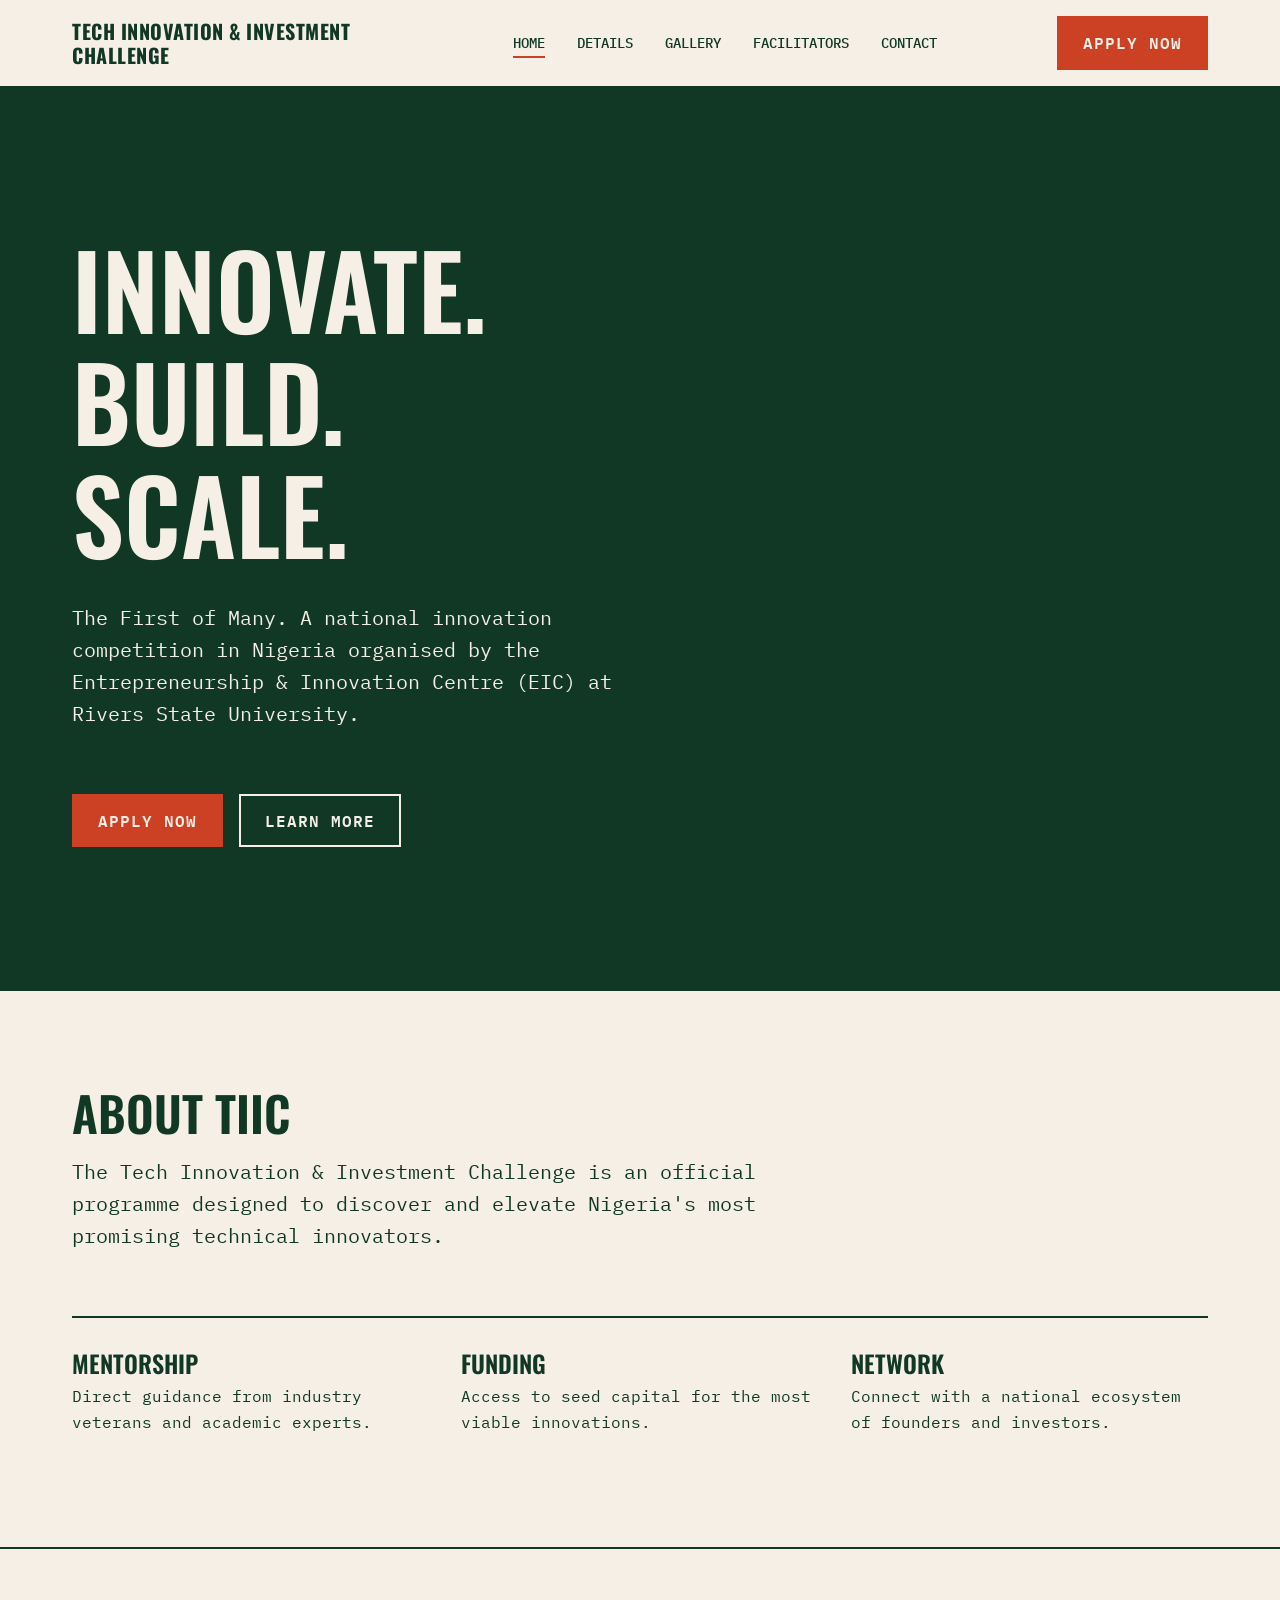
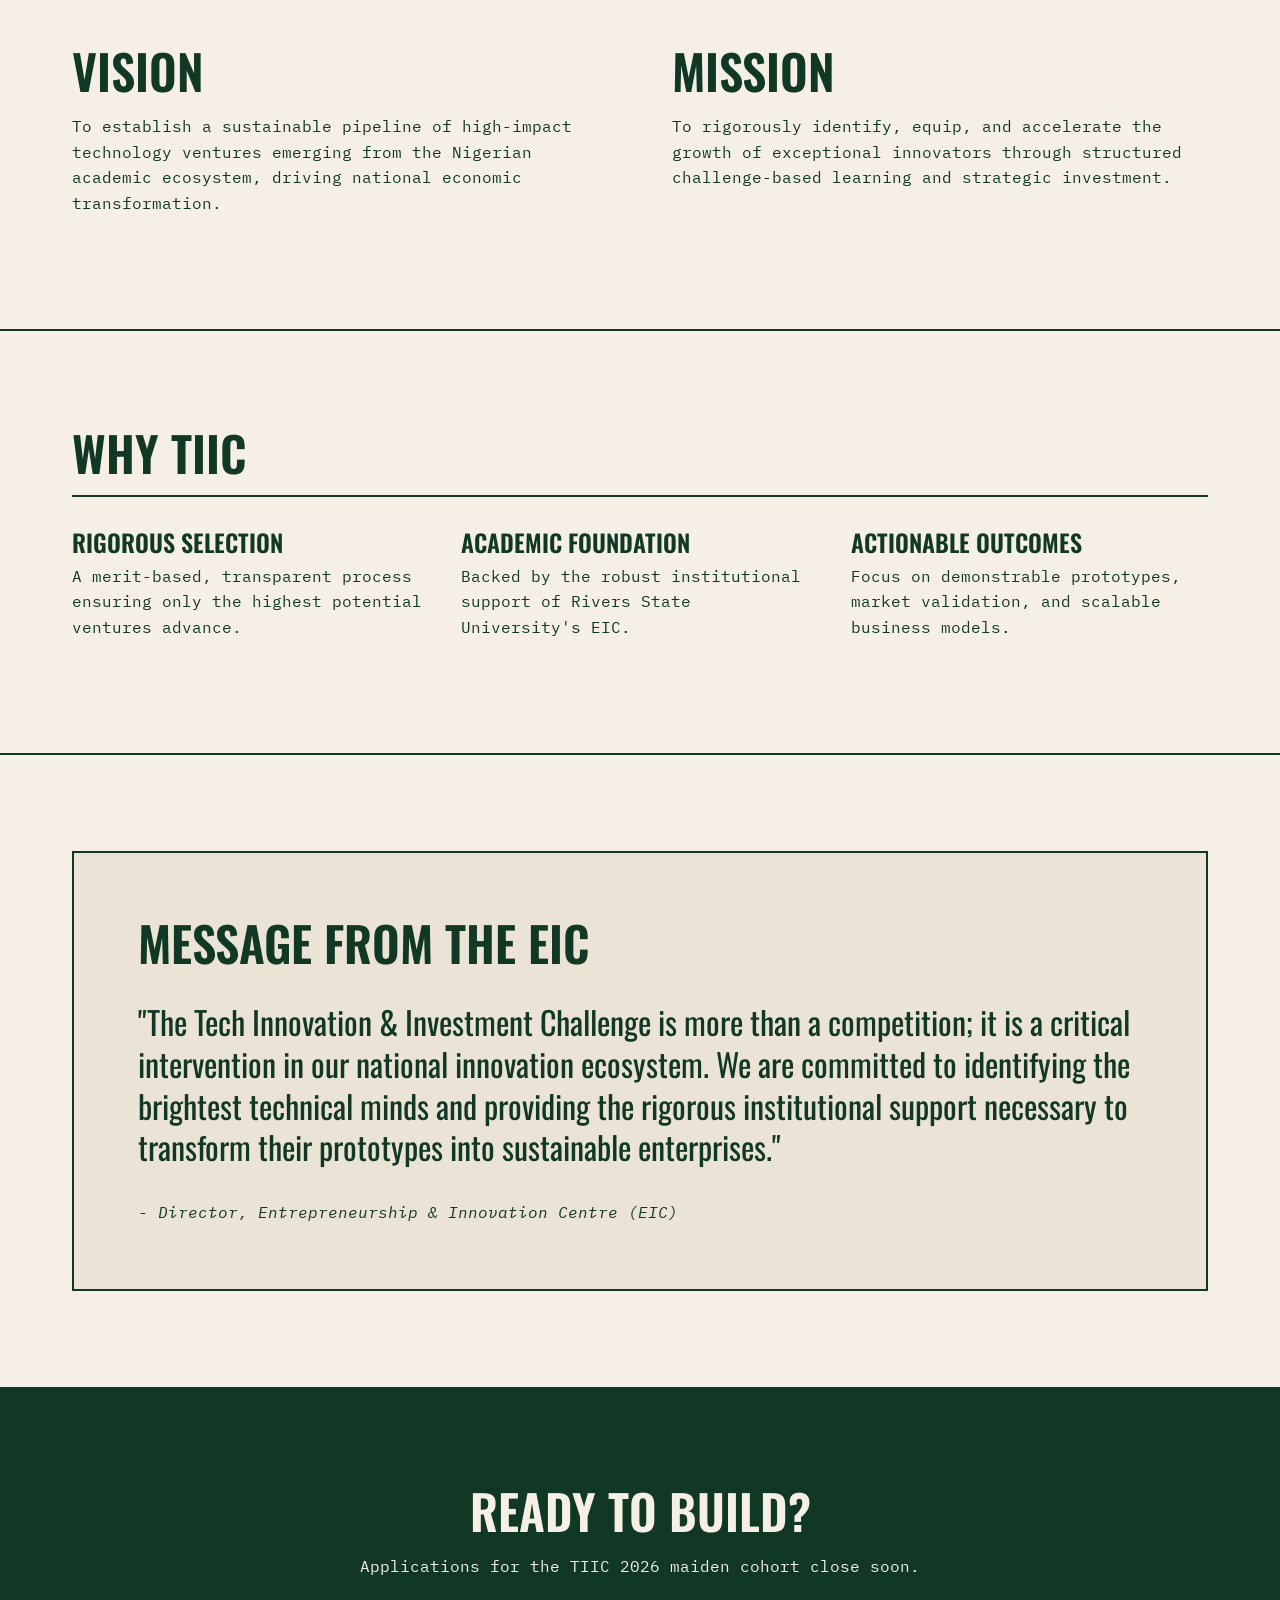
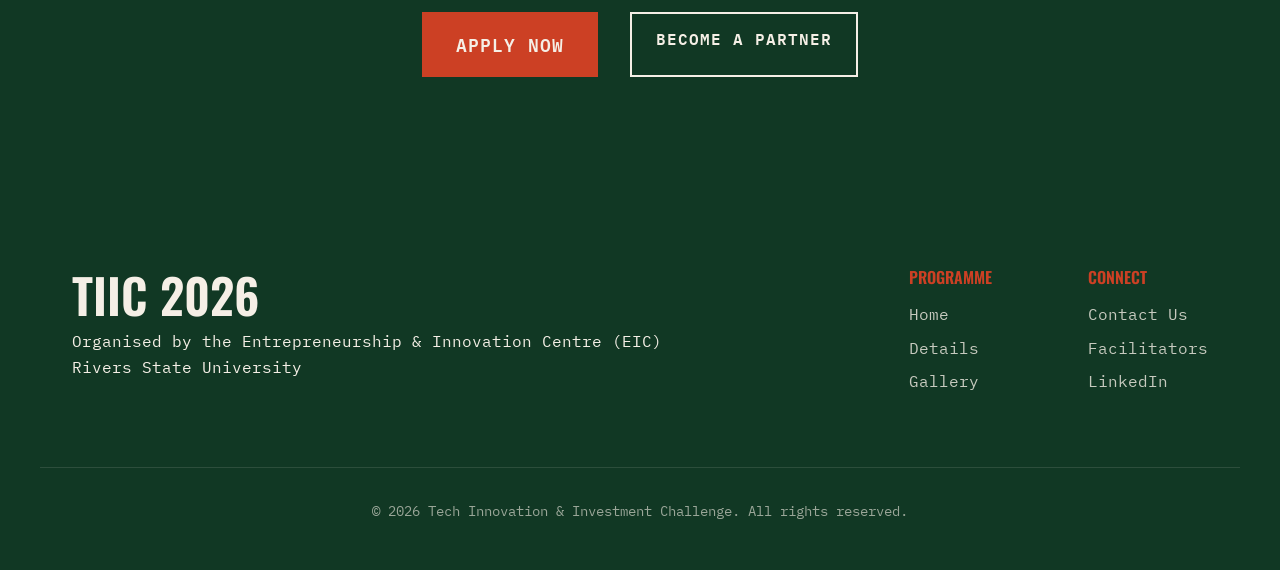
==== index.html @ ac6bfbfc "Initial commit" ====
<!DOCTYPE html>
<html lang="en">
<head>
    <meta charset="UTF-8">
    <meta name="viewport" content="width=device-width, initial-scale=1.0">
    <title>TIIC 2026 - Tech Innovation & Investment Challenge</title>
    <!-- Google Fonts -->
    <link rel="preconnect" href="https://fonts.googleapis.com">
    <link rel="preconnect" href="https://fonts.gstatic.com" crossorigin>
    <!-- Using Oswald for the bold/grotesque display face and IBM Plex Mono for utility/numbers -->
    <link href="https://fonts.googleapis.com/css2?family=IBM+Plex+Mono:wght@400;500;600&family=Oswald:wght@400;600;700&display=swap" rel="stylesheet">
    <link rel="stylesheet" href="style.css">
</head>
<body>
    <header class="site-header">
        <div class="container header-container">
            <div class="logo">
                <a href="index.html">
                    <span class="logo-abbr">TIIC</span>
                    <span class="logo-full">Tech Innovation &amp; Investment Challenge</span>
                </a>
            </div>
            <nav class="main-nav">
                <ul>
                    <li><a href="index.html" class="nav-active">Home</a></li>
                    <li><a href="details.html">Details</a></li>
                    <li><a href="gallery.html">Gallery</a></li>
                    <li><a href="facilitators.html">Facilitators</a></li>
                    <li><a href="contact.html">Contact</a></li>
                </ul>
            </nav>
            <a href="apply.html" class="btn btn-primary cta-apply">Apply Now</a>
        </div>
    </header>

    <main>
        <section class="hero">
            <div class="container hero-container">
                <h2 class="hero-title">Innovate.<br>Build.<br>Scale.</h2>
                <p class="hero-subtitle">The First of Many. A national innovation competition in Nigeria organised by the Entrepreneurship & Innovation Centre (EIC) at Rivers State University.</p>
                <div class="hero-actions">
                    <a href="apply.html" class="btn btn-primary">Apply Now</a>
                    <a href="details.html" class="btn btn-secondary">Learn More</a>
                </div>
            </div>
        </section>

        <section id="about" class="about-section">
            <div class="container">
                <div class="section-header">
                    <h2>About TIIC</h2>
                    <p class="section-lead">The Tech Innovation & Investment Challenge is an official programme designed to discover and elevate Nigeria's most promising technical innovators.</p>
                </div>
                <div class="benefits-grid">
                    <div class="benefit-card">
                        <h3>Mentorship</h3>
                        <p>Direct guidance from industry veterans and academic experts.</p>
                    </div>
                    <div class="benefit-card">
                        <h3>Funding</h3>
                        <p>Access to seed capital for the most viable innovations.</p>
                    </div>
                    <div class="benefit-card">
                        <h3>Network</h3>
                        <p>Connect with a national ecosystem of founders and investors.</p>
                    </div>
                </div>
            </div>
        </section>

        <section id="vision-mission" class="vision-mission-section">
            <div class="container">
                <div class="vm-grid">
                    <div class="vision">
                        <h2>Vision</h2>
                        <p>To establish a sustainable pipeline of high-impact technology ventures emerging from the Nigerian academic ecosystem, driving national economic transformation.</p>
                    </div>
                    <div class="mission">
                        <h2>Mission</h2>
                        <p>To rigorously identify, equip, and accelerate the growth of exceptional innovators through structured challenge-based learning and strategic investment.</p>
                    </div>
                </div>
            </div>
        </section>

        <section id="pillars" class="pillars-section">
            <div class="container">
                <h2>Why TIIC</h2>
                <div class="pillars-list">
                    <div class="pillar">
                        <h3>Rigorous Selection</h3>
                        <p>A merit-based, transparent process ensuring only the highest potential ventures advance.</p>
                    </div>
                    <div class="pillar">
                        <h3>Academic Foundation</h3>
                        <p>Backed by the robust institutional support of Rivers State University's EIC.</p>
                    </div>
                    <div class="pillar">
                        <h3>Actionable Outcomes</h3>
                        <p>Focus on demonstrable prototypes, market validation, and scalable business models.</p>
                    </div>
                </div>
            </div>
        </section>



        <section id="message" class="message-section">
            <div class="container">
                <div class="message-box">
                    <h2>Message from the EIC</h2>
                    <blockquote class="eic-quote">
                        "The Tech Innovation & Investment Challenge is more than a competition; it is a critical intervention in our national innovation ecosystem. We are committed to identifying the brightest technical minds and providing the rigorous institutional support necessary to transform their prototypes into sustainable enterprises."
                    </blockquote>
                    <cite>- Director, Entrepreneurship & Innovation Centre (EIC)</cite>
                </div>
            </div>
        </section>

        <section id="apply" class="final-cta-section">
            <div class="container text-center">
                <h2>Ready to Build?</h2>
                <p>Applications for the TIIC 2026 maiden cohort close soon.</p>
                <div class="cta-group">
                    <a href="apply.html" class="btn btn-primary btn-large">Apply Now</a>
                    <a href="contact.html" class="btn btn-outline">Become a Partner</a>
                </div>
            </div>
        </section>
    </main>

    <footer class="site-footer">
        <div class="container footer-container">
            <div class="footer-info">
                <h2>TIIC 2026</h2>
                <p>Organised by the Entrepreneurship & Innovation Centre (EIC)<br>Rivers State University</p>
            </div>
            <div class="footer-links">
                <div class="link-group">
                    <h4>Programme</h4>
                    <ul>
                        <li><a href="index.html">Home</a></li>
                        <li><a href="details.html">Details</a></li>
                        <li><a href="gallery.html">Gallery</a></li>
                    </ul>
                </div>
                <div class="link-group">
                    <h4>Connect</h4>
                    <ul>
                        <li><a href="contact.html">Contact Us</a></li>
                        <li><a href="facilitators.html">Facilitators</a></li>
                        <li><a href="#">LinkedIn</a></li>
                    </ul>
                </div>
            </div>
        </div>
        <div class="container footer-bottom">
            <p>&copy; 2026 Tech Innovation & Investment Challenge. All rights reserved.</p>
        </div>
    </footer>
    <script src="main.js"></script>
</body>
</html>
---- style.css ----
/* 
    TIIC 2026 - Stylesheet 
    Design Constraints: 
    - No navy/gold
    - No dotted pathways
    - No numbered circles for stages
    - No space grotesk / inter
    - No glassmorphism/gradient blobs
    - Fonts: Oswald (Display), IBM Plex Mono (Utility)
    - Colors: Deep green (Ink), Warm paper background, Red-Orange Accent
*/

:root {
    --bg-paper: #F5EFE6;
    --ink-dark: #113824;
    --ink-light: #2A5A41;
    --accent: #CC4024;
    --accent-hover: #A63018;
    
    --font-display: 'Oswald', sans-serif;
    --font-mono: 'IBM Plex Mono', monospace;
    --font-body: 'IBM Plex Mono', monospace;
    
    --spacing-sm: 1rem;
    --spacing-md: 2rem;
    --spacing-lg: 4rem;
    --spacing-xl: 6rem;
}

* {
    margin: 0;
    padding: 0;
    box-sizing: border-box;
}

body {
    background-color: var(--bg-paper);
    color: var(--ink-dark);
    font-family: var(--font-body);
    line-height: 1.6;
    font-size: 16px;
    -webkit-font-smoothing: antialiased;
}

h1, h2, h3, h4, h5, h6 {
    font-family: var(--font-display);
    text-transform: uppercase;
    line-height: 1.1;
    margin-bottom: var(--spacing-sm);
    font-weight: 600;
}

p {
    margin-bottom: var(--spacing-sm);
}

a {
    color: var(--ink-dark);
    text-decoration: none;
    transition: color 0.2s;
}

a:hover {
    color: var(--accent);
}

ul {
    list-style: none;
}

/* Layout */
.container {
    max-width: 1200px;
    margin: 0 auto;
    padding: 0 var(--spacing-md);
}

section {
    padding: var(--spacing-xl) 0;
    border-bottom: 2px solid var(--ink-dark);
}

section:last-of-type {
    border-bottom: none;
}

/* Buttons */
.btn {
    display: inline-block;
    font-family: var(--font-mono);
    font-weight: 600;
    padding: 0.75rem 1.5rem;
    text-transform: uppercase;
    letter-spacing: 1px;
    border: 2px solid var(--ink-dark);
    cursor: pointer;
    transition: all 0.2s;
}

.btn-primary {
    background-color: var(--accent);
    color: var(--bg-paper);
    border-color: var(--accent);
}

.btn-primary:hover {
    background-color: var(--accent-hover);
    color: var(--bg-paper);
    border-color: var(--accent-hover);
}

.btn-secondary {
    background-color: transparent;
    color: var(--ink-dark);
}

.btn-secondary:hover {
    background-color: var(--ink-dark);
    color: var(--bg-paper);
}

.btn-outline {
    background-color: transparent;
    color: var(--ink-dark);
}

.btn-outline:hover {
    background-color: var(--ink-dark);
    color: var(--bg-paper);
}

.btn-large {
    padding: 1rem 2rem;
    font-size: 1.125rem;
}

/* Header */
.site-header {
    border-bottom: 2px solid var(--ink-dark);
    padding: var(--spacing-sm) 0;
    position: sticky;
    top: 0;
    background-color: var(--bg-paper);
    z-index: 100;
}

.header-container {
    display: flex;
    justify-content: space-between;
    align-items: center;
}

.logo a {
    text-decoration: none;
    display: block;
    line-height: 1.2;
}

.logo-abbr {
    display: none;
}

.logo-full {
    font-family: var(--font-display);
    font-size: 1.25rem;
    font-weight: 700;
    text-transform: uppercase;
    letter-spacing: 0.5px;
    color: var(--ink-dark);
    opacity: 1;
    white-space: normal;
    word-break: keep-all;
    max-width: 320px;
    display: block;
}

.main-nav ul {
    display: flex;
    gap: var(--spacing-md);
    align-items: center;
}

.main-nav a {
    font-family: var(--font-mono);
    text-transform: uppercase;
    font-weight: 500;
    font-size: 0.85rem;
    position: relative;
    padding-bottom: 4px;
    color: var(--ink-dark);
}

/* Active page indicator */
.main-nav a.nav-active {
    color: var(--ink-dark);
}

.main-nav a.nav-active::after {
    content: '';
    position: absolute;
    bottom: -2px;
    left: 0;
    right: 0;
    height: 2px;
    background-color: var(--accent);
}

/* Hero Section */
.hero {
    padding: calc(var(--spacing-xl) * 1.5) 0;
    background-color: var(--ink-dark);
    color: var(--bg-paper);
    border-bottom: none;
}

.hero .hero-title {
    font-size: clamp(4rem, 8vw, 8rem);
    color: var(--bg-paper);
    margin-bottom: var(--spacing-md);
}

.hero .hero-subtitle {
    font-size: 1.25rem;
    max-width: 600px;
    margin-bottom: var(--spacing-lg);
    font-family: var(--font-mono);
}

.hero .btn-secondary {
    color: var(--bg-paper);
    border-color: var(--bg-paper);
}

.hero .btn-secondary:hover {
    background-color: var(--bg-paper);
    color: var(--ink-dark);
}

.hero-actions {
    display: flex;
    gap: var(--spacing-sm);
}

/* Section Headers */
.section-header {
    margin-bottom: var(--spacing-lg);
}

.section-header h2 {
    font-size: 3rem;
}

.section-lead {
    font-size: 1.25rem;
    max-width: 700px;
}

h2 {
    font-size: 3rem;
}

/* Grids */
.benefits-grid, .pillars-list, .support-grid {
    display: grid;
    grid-template-columns: repeat(auto-fit, minmax(300px, 1fr));
    gap: var(--spacing-md);
    border-top: 2px solid var(--ink-dark);
    padding-top: var(--spacing-md);
}

.vm-grid {
    display: grid;
    grid-template-columns: 1fr 1fr;
    gap: var(--spacing-lg);
}

.fe-grid {
    display: grid;
    grid-template-columns: repeat(auto-fit, minmax(300px, 1fr));
    gap: var(--spacing-md);
}

.benefit-card h3, .pillar h3, .support-item h3 {
    font-size: 1.5rem;
    margin-bottom: 0.5rem;
}

/* Specific styling for support */
.support-item {
    border-left: 2px solid var(--ink-dark);
    padding-left: var(--spacing-sm);
}

.mono-label {
    display: block;
    font-family: var(--font-mono);
    font-weight: 600;
    margin-bottom: 0.5rem;
    color: var(--accent);
}

/* Funnel Visual (The TIIC Journey) */
.journey-section {
    background-color: var(--ink-dark);
    color: var(--bg-paper);
}

.journey-section h2 {
    color: var(--bg-paper);
}

.journey-intro {
    margin-bottom: var(--spacing-lg);
}

.funnel-container {
    display: flex;
    flex-direction: column;
    align-items: center;
    gap: 1rem;
}

.funnel-stage {
    background-color: var(--bg-paper);
    color: var(--ink-dark);
    padding: var(--spacing-md);
    text-align: center;
    border: 2px solid var(--ink-dark);
}

.stage-label {
    display: block;
    font-family: var(--font-mono);
    font-weight: 600;
    text-transform: uppercase;
    font-size: 0.875rem;
    margin-bottom: 0.5rem;
    color: var(--accent);
}

/* Creating the funnel shape by decreasing width */
.stage-1 { width: 100%; }
.stage-2 { width: 85%; }
.stage-3 { width: 70%; }
.stage-4 { width: 55%; }
.stage-5 { width: 40%; background-color: var(--accent); color: var(--bg-paper); border-color: var(--accent); }
.stage-5 .stage-label { color: var(--bg-paper); }

.stage-content h3 {
    font-size: 1.5rem;
    margin-bottom: 0.5rem;
}

/* Timeline Ledger */
.timeline-intro {
    margin-bottom: var(--spacing-lg);
}

.timeline-ledger {
    border: 2px solid var(--ink-dark);
}

.ledger-row {
    display: flex;
    border-bottom: 2px solid var(--ink-dark);
}

.ledger-row:last-child {
    border-bottom: none;
}

.header-row {
    background-color: var(--ink-dark);
    color: var(--bg-paper);
    font-family: var(--font-display);
    text-transform: uppercase;
}

.ledger-date {
    flex: 0 0 250px;
    padding: var(--spacing-sm);
    border-right: 2px solid var(--ink-dark);
    font-weight: 600;
}

.header-row .ledger-date {
    border-right-color: var(--bg-paper);
}

.ledger-milestone {
    flex: 1;
    padding: var(--spacing-sm);
}

/* Lists */
.ledger-list {
    border-top: 2px solid var(--ink-dark);
}

.ledger-list li {
    padding: var(--spacing-sm) 0;
    border-bottom: 1px solid rgba(17, 56, 36, 0.2);
}

/* Message Section */
.message-box {
    border: 2px solid var(--ink-dark);
    padding: var(--spacing-lg);
    background-color: #EBE3D5;
}

.eic-quote {
    font-family: var(--font-display);
    font-size: 2rem;
    line-height: 1.3;
    margin: var(--spacing-md) 0;
    text-transform: none;
}

/* CTA */
.final-cta-section {
    background-color: var(--ink-dark);
    color: var(--bg-paper);
    text-align: center;
}

.final-cta-section h2 {
    color: var(--bg-paper);
}

.text-center {
    text-align: center;
}

.cta-group {
    display: flex;
    justify-content: center;
    gap: var(--spacing-md);
    margin-top: var(--spacing-md);
}

.final-cta-section .btn-outline {
    border-color: var(--bg-paper);
    color: var(--bg-paper);
}

.final-cta-section .btn-outline:hover {
    background-color: var(--bg-paper);
    color: var(--ink-dark);
}

/* Footer */
.site-footer {
    background-color: var(--ink-dark);
    color: var(--bg-paper);
    padding: var(--spacing-xl) 0 var(--spacing-md);
}

.site-footer a {
    color: var(--bg-paper);
    opacity: 0.8;
}

.site-footer a:hover {
    opacity: 1;
    color: var(--accent);
}

.footer-container {
    display: flex;
    justify-content: space-between;
    margin-bottom: var(--spacing-lg);
}

.footer-info h2 {
    color: var(--bg-paper);
    margin-bottom: 0.5rem;
}

.footer-links {
    display: flex;
    gap: var(--spacing-xl);
}

.link-group h4 {
    color: var(--accent);
    margin-bottom: 1rem;
}

.link-group ul li {
    margin-bottom: 0.5rem;
}

.footer-bottom {
    border-top: 1px solid rgba(245, 239, 230, 0.2);
    padding-top: var(--spacing-md);
    text-align: center;
    font-size: 0.875rem;
    opacity: 0.6;
}

/* Responsive */
@media (max-width: 900px) {
    .header-container {
        flex-wrap: wrap;
        gap: 0.75rem;
        padding: 0.75rem var(--spacing-md);
    }

    .logo {
        flex: 1;
    }

    /* Keep CTA visible — shrink it */
    .cta-apply {
        font-size: 0.8rem;
        padding: 0.5rem 1rem;
    }

    /* Nav scrolls horizontally below logo row */
    .main-nav {
        order: 3;
        width: 100%;
        overflow-x: auto;
        -webkit-overflow-scrolling: touch;
        scrollbar-width: none;
    }

    .main-nav::-webkit-scrollbar {
        display: none;
    }

    .main-nav ul {
        flex-wrap: nowrap;
        gap: 1.25rem;
        padding-bottom: 4px;
    }

    .main-nav a {
        white-space: nowrap;
        font-size: 0.78rem;
    }

    .vm-grid {
        grid-template-columns: 1fr;
    }

    .ledger-row {
        flex-direction: column;
    }

    .ledger-date {
        border-right: none;
        border-bottom: 1px solid var(--ink-dark);
        flex: auto;
    }

    .header-row {
        display: none;
    }

    .funnel-stage {
        width: 100% !important;
    }

    .cta-group {
        flex-direction: column;
        align-items: center;
    }

    .footer-container {
        flex-direction: column;
        gap: 2rem;
    }

    .footer-links {
        gap: var(--spacing-md);
    }

    .form-container {
        padding: var(--spacing-md);
    }

    h2 {
        font-size: 2.25rem;
    }

    .section-lead {
        font-size: 1rem;
    }

    .fe-grid {
        grid-template-columns: 1fr;
    }

    .benefits-grid, .pillars-list, .support-grid {
        grid-template-columns: 1fr;
    }
}

@media (max-width: 480px) {
    .hero .hero-title {
        font-size: 3.5rem;
    }

    .hero-actions {
        flex-direction: column;
        gap: 0.75rem;
    }

    .hero-actions .btn {
        text-align: center;
    }

    section {
        padding: var(--spacing-lg) 0;
    }

    .message-box {
        padding: var(--spacing-md);
    }

    .eic-quote {
        font-size: 1.4rem;
    }
}

/* Forms (Apply & Contact) */
.form-section {
    padding: var(--spacing-lg) 0;
}

.form-container {
    max-width: 800px;
    margin: 0 auto;
    background-color: #EBE3D5;
    padding: var(--spacing-lg);
    border: 2px solid var(--ink-dark);
}

.form-group {
    margin-bottom: var(--spacing-md);
}

.form-group label {
    display: block;
    font-family: var(--font-mono);
    font-weight: 600;
    margin-bottom: 0.5rem;
    text-transform: uppercase;
    font-size: 0.9rem;
}

.form-control {
    width: 100%;
    padding: 1rem;
    font-family: var(--font-body);
    font-size: 1rem;
    color: var(--ink-dark);
    background-color: var(--bg-paper);
    border: 2px solid var(--ink-dark);
    transition: border-color 0.2s;
}

.form-control:focus {
    outline: none;
    border-color: var(--accent);
}

textarea.form-control {
    resize: vertical;
    min-height: 150px;
}

select.form-control {
    appearance: none;
    border-radius: 0;
}

/* Gallery Grid */
.gallery-section {
    padding: var(--spacing-lg) 0;
}

.gallery-grid {
    display: grid;
    grid-template-columns: repeat(auto-fill, minmax(300px, 1fr));
    gap: var(--spacing-md);
}

.gallery-item {
    aspect-ratio: 1;
    background-color: var(--ink-dark);
    border: 2px solid var(--ink-dark);
    display: flex;
    align-items: center;
    justify-content: center;
    overflow: hidden;
    position: relative;
}

.gallery-item img {
    width: 100%;
    height: 100%;
    object-fit: cover;
    opacity: 0.8;
    transition: opacity 0.3s;
}

.gallery-item:hover img {
    opacity: 1;
}

.gallery-placeholder-text {
    position: absolute;
    color: var(--bg-paper);
    font-family: var(--font-mono);
    text-transform: uppercase;
}

/* Facilitators Ledger */
.facilitators-section {
    padding: var(--spacing-lg) 0;
}

.facilitators-ledger {
    border: 2px solid var(--ink-dark);
    margin-top: var(--spacing-md);
}

.fac-row {
    display: flex;
    border-bottom: 2px solid var(--ink-dark);
}

.fac-row:last-child {
    border-bottom: none;
}

.fac-header {
    background-color: var(--ink-dark);
    color: var(--bg-paper);
    font-family: var(--font-display);
    text-transform: uppercase;
}

.fac-name {
    flex: 0 0 300px;
    padding: var(--spacing-sm);
    border-right: 2px solid var(--ink-dark);
    font-weight: 600;
}

.fac-header .fac-name, .fac-header .fac-role {
    border-right-color: var(--bg-paper);
}

.fac-role {
    flex: 0 0 250px;
    padding: var(--spacing-sm);
    border-right: 2px solid var(--ink-dark);
    font-family: var(--font-mono);
    font-size: 0.9rem;
}

.fac-bio {
    flex: 1;
    padding: var(--spacing-sm);
}

@media (max-width: 768px) {
    .fac-row {
        flex-direction: column;
    }
    
    .fac-name, .fac-role {
        border-right: none;
        border-bottom: 1px solid var(--ink-dark);
        flex: auto;
    }
    
    .fac-header {
        display: none;
    }
}
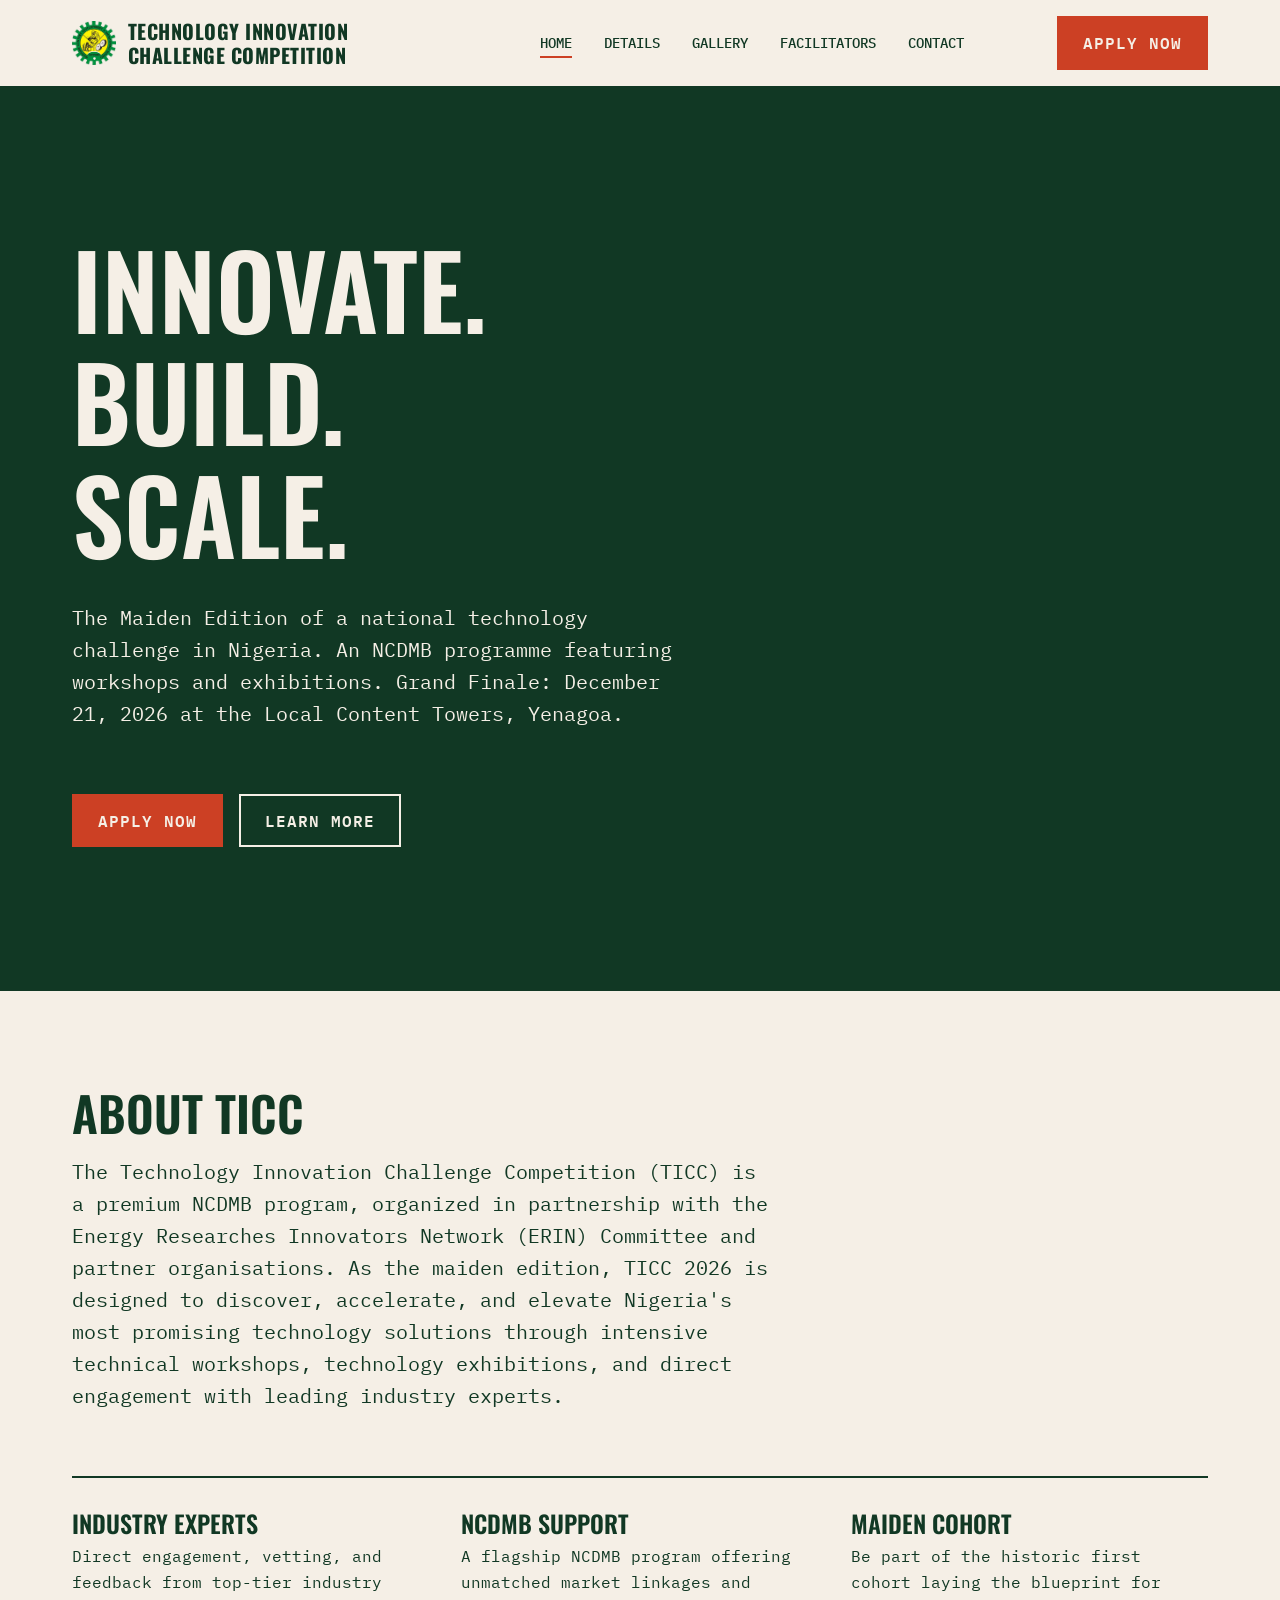
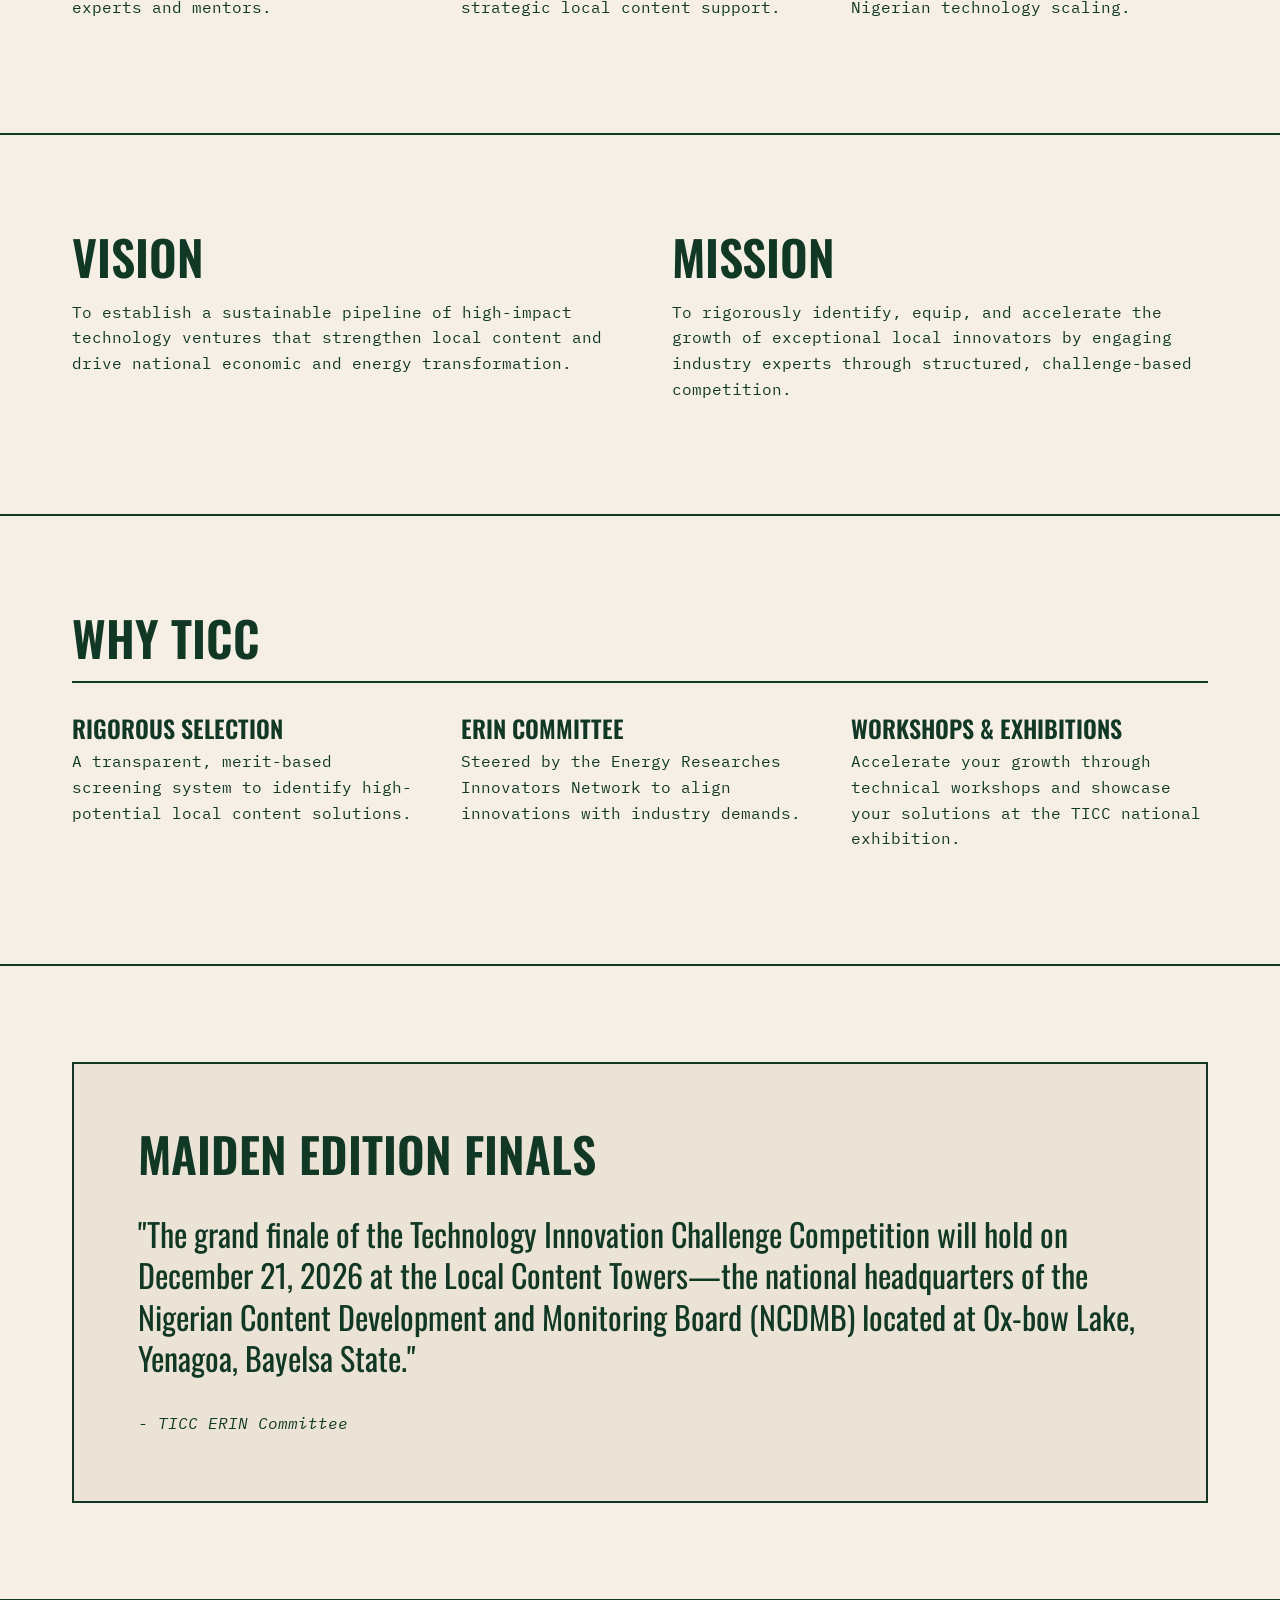
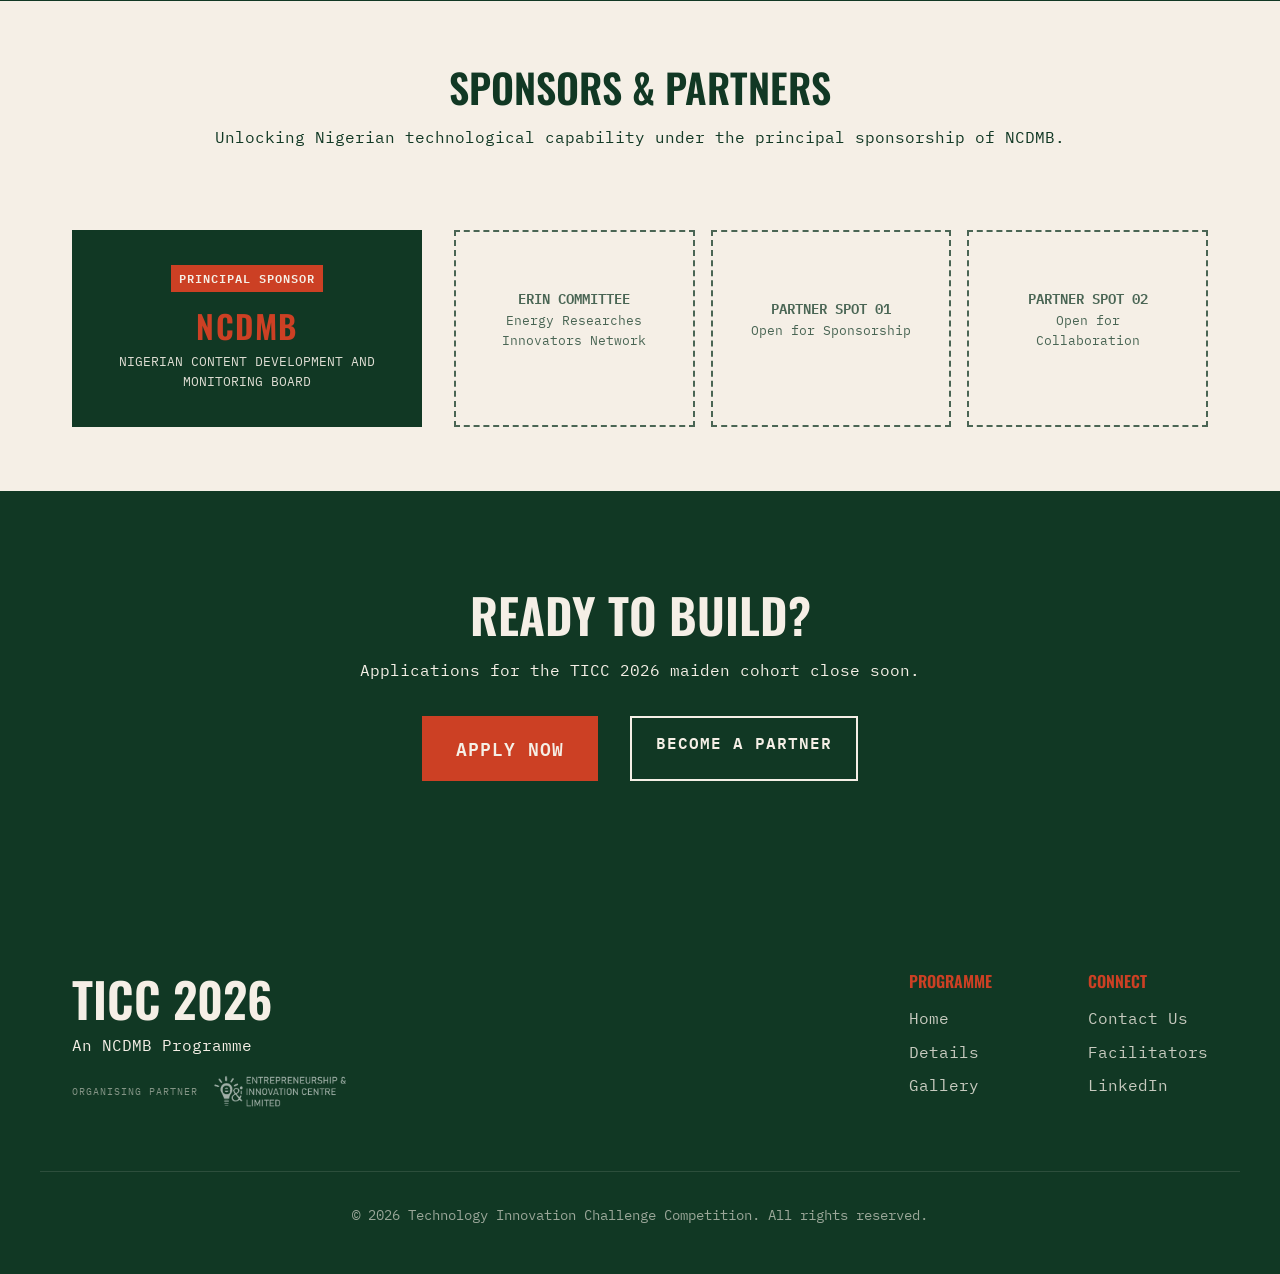
==== commit d5431cf4: "content update" ====
--- a/index.html
+++ b/index.html
@@ -3,7 +3,7 @@
 <head>
     <meta charset="UTF-8">
     <meta name="viewport" content="width=device-width, initial-scale=1.0">
-    <title>TIIC 2026 - Tech Innovation & Investment Challenge</title>
+    <title>TICC 2026 - Technology Innovation Challenge Competition</title>
     <!-- Google Fonts -->
     <link rel="preconnect" href="https://fonts.googleapis.com">
     <link rel="preconnect" href="https://fonts.gstatic.com" crossorigin>
@@ -16,8 +16,8 @@
         <div class="container header-container">
             <div class="logo">
                 <a href="index.html">
-                    <span class="logo-abbr">TIIC</span>
-                    <span class="logo-full">Tech Innovation &amp; Investment Challenge</span>
+                    <img src="NCDMB-LOGO.png" alt="NCDMB Logo" class="logo-img">
+                    <span class="logo-full">Technology Innovation Challenge Competition</span>
                 </a>
             </div>
             <nav class="main-nav">
@@ -37,7 +37,7 @@
         <section class="hero">
             <div class="container hero-container">
                 <h2 class="hero-title">Innovate.<br>Build.<br>Scale.</h2>
-                <p class="hero-subtitle">The First of Many. A national innovation competition in Nigeria organised by the Entrepreneurship & Innovation Centre (EIC) at Rivers State University.</p>
+                <p class="hero-subtitle">The Maiden Edition of a national technology challenge in Nigeria. An NCDMB programme featuring workshops and exhibitions. Grand Finale: December 21, 2026 at the Local Content Towers, Yenagoa.</p>
                 <div class="hero-actions">
                     <a href="apply.html" class="btn btn-primary">Apply Now</a>
                     <a href="details.html" class="btn btn-secondary">Learn More</a>
@@ -48,21 +48,21 @@
         <section id="about" class="about-section">
             <div class="container">
                 <div class="section-header">
-                    <h2>About TIIC</h2>
-                    <p class="section-lead">The Tech Innovation & Investment Challenge is an official programme designed to discover and elevate Nigeria's most promising technical innovators.</p>
+                    <h2>About TICC</h2>
+                    <p class="section-lead">The Technology Innovation Challenge Competition (TICC) is a premium NCDMB program, organized in partnership with the Energy Researches Innovators Network (ERIN) Committee and partner organisations. As the maiden edition, TICC 2026 is designed to discover, accelerate, and elevate Nigeria's most promising technology solutions through intensive technical workshops, technology exhibitions, and direct engagement with leading industry experts.</p>
                 </div>
                 <div class="benefits-grid">
                     <div class="benefit-card">
-                        <h3>Mentorship</h3>
-                        <p>Direct guidance from industry veterans and academic experts.</p>
+                        <h3>Industry Experts</h3>
+                        <p>Direct engagement, vetting, and feedback from top-tier industry experts and mentors.</p>
                     </div>
                     <div class="benefit-card">
-                        <h3>Funding</h3>
-                        <p>Access to seed capital for the most viable innovations.</p>
+                        <h3>NCDMB Support</h3>
+                        <p>A flagship NCDMB program offering unmatched market linkages and strategic local content support.</p>
                     </div>
                     <div class="benefit-card">
-                        <h3>Network</h3>
-                        <p>Connect with a national ecosystem of founders and investors.</p>
+                        <h3>Maiden Cohort</h3>
+                        <p>Be part of the historic first cohort laying the blueprint for Nigerian technology scaling.</p>
                     </div>
                 </div>
             </div>
@@ -73,11 +73,11 @@
                 <div class="vm-grid">
                     <div class="vision">
                         <h2>Vision</h2>
-                        <p>To establish a sustainable pipeline of high-impact technology ventures emerging from the Nigerian academic ecosystem, driving national economic transformation.</p>
+                        <p>To establish a sustainable pipeline of high-impact technology ventures that strengthen local content and drive national economic and energy transformation.</p>
                     </div>
                     <div class="mission">
                         <h2>Mission</h2>
-                        <p>To rigorously identify, equip, and accelerate the growth of exceptional innovators through structured challenge-based learning and strategic investment.</p>
+                        <p>To rigorously identify, equip, and accelerate the growth of exceptional local innovators by engaging industry experts through structured, challenge-based competition.</p>
                     </div>
                 </div>
             </div>
@@ -85,34 +85,62 @@
 
         <section id="pillars" class="pillars-section">
             <div class="container">
-                <h2>Why TIIC</h2>
+                <h2>Why TICC</h2>
                 <div class="pillars-list">
                     <div class="pillar">
                         <h3>Rigorous Selection</h3>
-                        <p>A merit-based, transparent process ensuring only the highest potential ventures advance.</p>
+                        <p>A transparent, merit-based screening system to identify high-potential local content solutions.</p>
                     </div>
                     <div class="pillar">
-                        <h3>Academic Foundation</h3>
-                        <p>Backed by the robust institutional support of Rivers State University's EIC.</p>
+                        <h3>ERIN Committee</h3>
+                        <p>Steered by the Energy Researches Innovators Network to align innovations with industry demands.</p>
                     </div>
                     <div class="pillar">
-                        <h3>Actionable Outcomes</h3>
-                        <p>Focus on demonstrable prototypes, market validation, and scalable business models.</p>
+                        <h3>Workshops &amp; Exhibitions</h3>
+                        <p>Accelerate your growth through technical workshops and showcase your solutions at the TICC national exhibition.</p>
                     </div>
                 </div>
             </div>
         </section>
 
-
-
         <section id="message" class="message-section">
             <div class="container">
                 <div class="message-box">
-                    <h2>Message from the EIC</h2>
+                    <h2>Maiden Edition Finals</h2>
                     <blockquote class="eic-quote">
-                        "The Tech Innovation & Investment Challenge is more than a competition; it is a critical intervention in our national innovation ecosystem. We are committed to identifying the brightest technical minds and providing the rigorous institutional support necessary to transform their prototypes into sustainable enterprises."
+                        "The grand finale of the Technology Innovation Challenge Competition will hold on December 21, 2026 at the Local Content Towers—the national headquarters of the Nigerian Content Development and Monitoring Board (NCDMB) located at Ox-bow Lake, Yenagoa, Bayelsa State."
                     </blockquote>
-                    <cite>- Director, Entrepreneurship & Innovation Centre (EIC)</cite>
+                    <cite>- TICC ERIN Committee</cite>
+                </div>
+            </div>
+        </section>
+
+        <section class="sponsors-section">
+            <div class="container sponsors-container">
+                <div class="sponsors-header">
+                    <h2>Sponsors & Partners</h2>
+                    <p>Unlocking Nigerian technological capability under the principal sponsorship of NCDMB.</p>
+                </div>
+                <div class="sponsors-grid">
+                    <div class="sponsor-card principal">
+                        <span class="sponsor-tag">Principal Sponsor</span>
+                        <h3>NCDMB</h3>
+                        <p>Nigerian Content Development and Monitoring Board</p>
+                    </div>
+                    <div class="partners-subgrid">
+                        <div class="sponsor-card partner">
+                            <h4>ERIN Committee</h4>
+                            <p style="font-size: 0.8rem; margin-top: 5px; font-family: var(--font-mono);">Energy Researches Innovators Network</p>
+                        </div>
+                        <div class="sponsor-card partner">
+                            <h4>Partner Spot 01</h4>
+                            <p style="font-size: 0.8rem; margin-top: 5px; font-family: var(--font-mono);">Open for Sponsorship</p>
+                        </div>
+                        <div class="sponsor-card partner">
+                            <h4>Partner Spot 02</h4>
+                            <p style="font-size: 0.8rem; margin-top: 5px; font-family: var(--font-mono);">Open for Collaboration</p>
+                        </div>
+                    </div>
                 </div>
             </div>
         </section>
@@ -120,7 +148,7 @@
         <section id="apply" class="final-cta-section">
             <div class="container text-center">
                 <h2>Ready to Build?</h2>
-                <p>Applications for the TIIC 2026 maiden cohort close soon.</p>
+                <p>Applications for the TICC 2026 maiden cohort close soon.</p>
                 <div class="cta-group">
                     <a href="apply.html" class="btn btn-primary btn-large">Apply Now</a>
                     <a href="contact.html" class="btn btn-outline">Become a Partner</a>
@@ -132,8 +160,12 @@
     <footer class="site-footer">
         <div class="container footer-container">
             <div class="footer-info">
-                <h2>TIIC 2026</h2>
-                <p>Organised by the Entrepreneurship & Innovation Centre (EIC)<br>Rivers State University</p>
+                <h2>TICC 2026</h2>
+                <p>An NCDMB Programme</p>
+                <div class="footer-logo-block">
+                    <span style="font-size: 0.65rem; text-transform: uppercase; opacity: 0.5; font-family: var(--font-mono); display: block; letter-spacing: 1px;">Organising Partner</span>
+                    <img src="EIC_WORDMARK.png" alt="EIC Wordmark">
+                </div>
             </div>
             <div class="footer-links">
                 <div class="link-group">
@@ -155,7 +187,7 @@
             </div>
         </div>
         <div class="container footer-bottom">
-            <p>&copy; 2026 Tech Innovation & Investment Challenge. All rights reserved.</p>
+            <p>&copy; 2026 Technology Innovation Challenge Competition. All rights reserved.</p>
         </div>
     </footer>
     <script src="main.js"></script>
--- a/style.css
+++ b/style.css
@@ -152,8 +152,15 @@
 
 .logo a {
     text-decoration: none;
-    display: block;
+    display: flex;
+    align-items: center;
+    gap: 12px;
     line-height: 1.2;
+}
+
+.logo-img {
+    height: 44px;
+    width: auto;
 }
 
 .logo-abbr {
@@ -783,3 +790,132 @@
         display: none;
     }
 }
+
+/* Sponsors Section */
+.sponsors-section {
+    padding: var(--spacing-lg) 0;
+    background-color: var(--bg-paper);
+    border-bottom: 2px solid var(--ink-dark);
+}
+
+.sponsors-container {
+    display: flex;
+    flex-direction: column;
+    gap: var(--spacing-md);
+}
+
+.sponsors-header {
+    text-align: center;
+    margin-bottom: var(--spacing-md);
+}
+
+.sponsors-header h2 {
+    font-size: 2.5rem;
+    color: var(--ink-dark);
+}
+
+.sponsors-grid {
+    display: grid;
+    grid-template-columns: 1fr;
+    gap: var(--spacing-md);
+    align-items: stretch;
+}
+
+@media (min-width: 768px) {
+    .sponsors-grid {
+        grid-template-columns: 350px 1fr;
+    }
+}
+
+.sponsor-card {
+    border: 2px dashed var(--ink-dark);
+    padding: var(--spacing-md);
+    display: flex;
+    flex-direction: column;
+    justify-content: center;
+    align-items: center;
+    text-align: center;
+    background-color: transparent;
+    transition: all 0.2s;
+    min-height: 180px;
+}
+
+.sponsor-card.principal {
+    border: 3px solid var(--ink-dark);
+    background-color: var(--ink-dark);
+    color: var(--bg-paper);
+}
+
+.sponsor-card.principal h3 {
+    font-family: var(--font-display);
+    font-size: 2rem;
+    margin-bottom: 0.5rem;
+    color: var(--accent);
+    letter-spacing: 1.5px;
+}
+
+.sponsor-card.principal p {
+    font-family: var(--font-mono);
+    font-size: 0.8rem;
+    text-transform: uppercase;
+    opacity: 0.9;
+    margin-bottom: 0;
+}
+
+.sponsor-card.principal .sponsor-tag {
+    font-family: var(--font-mono);
+    font-size: 0.75rem;
+    background-color: var(--accent);
+    color: var(--bg-paper);
+    padding: 0.25rem 0.5rem;
+    text-transform: uppercase;
+    font-weight: 600;
+    margin-bottom: 1rem;
+    letter-spacing: 1px;
+}
+
+.partners-subgrid {
+    display: grid;
+    grid-template-columns: repeat(auto-fit, minmax(200px, 1fr));
+    gap: var(--spacing-sm);
+}
+
+.sponsor-card.partner {
+    color: var(--ink-dark);
+    opacity: 0.75;
+}
+
+.sponsor-card.partner:hover {
+    opacity: 1;
+    border-style: solid;
+    background-color: rgba(17, 56, 36, 0.05);
+}
+
+.sponsor-card.partner h4 {
+    font-family: var(--font-mono);
+    font-size: 0.9rem;
+    margin-bottom: 0;
+}
+
+/* Footer Logos */
+.footer-logo-block {
+    display: flex;
+    align-items: center;
+    gap: 15px;
+    margin-top: 15px;
+}
+
+.footer-logo-block img {
+    height: 32px;
+    width: auto;
+    object-fit: contain;
+    filter: brightness(0) invert(1);
+    opacity: 0.6;
+    transition: opacity 0.2s;
+}
+
+.footer-logo-block img:hover {
+    opacity: 0.95;
+}
+
+
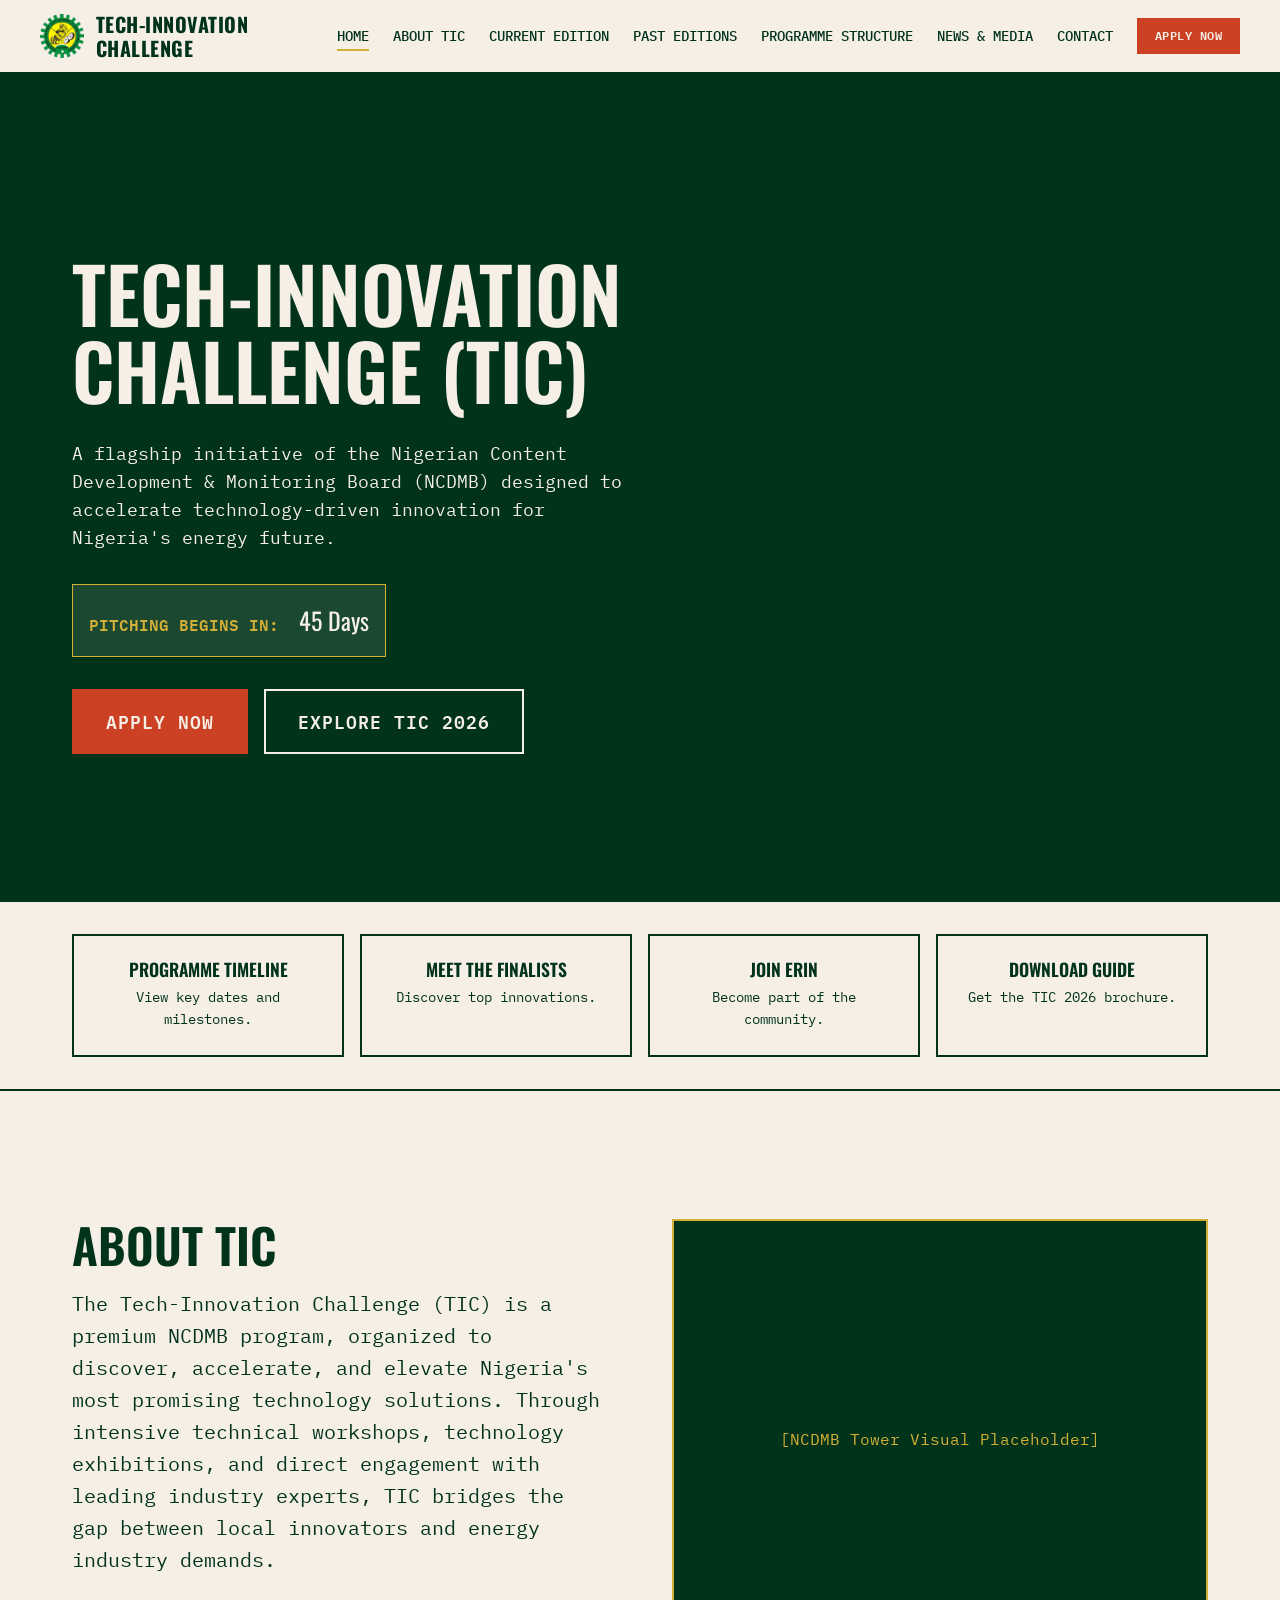
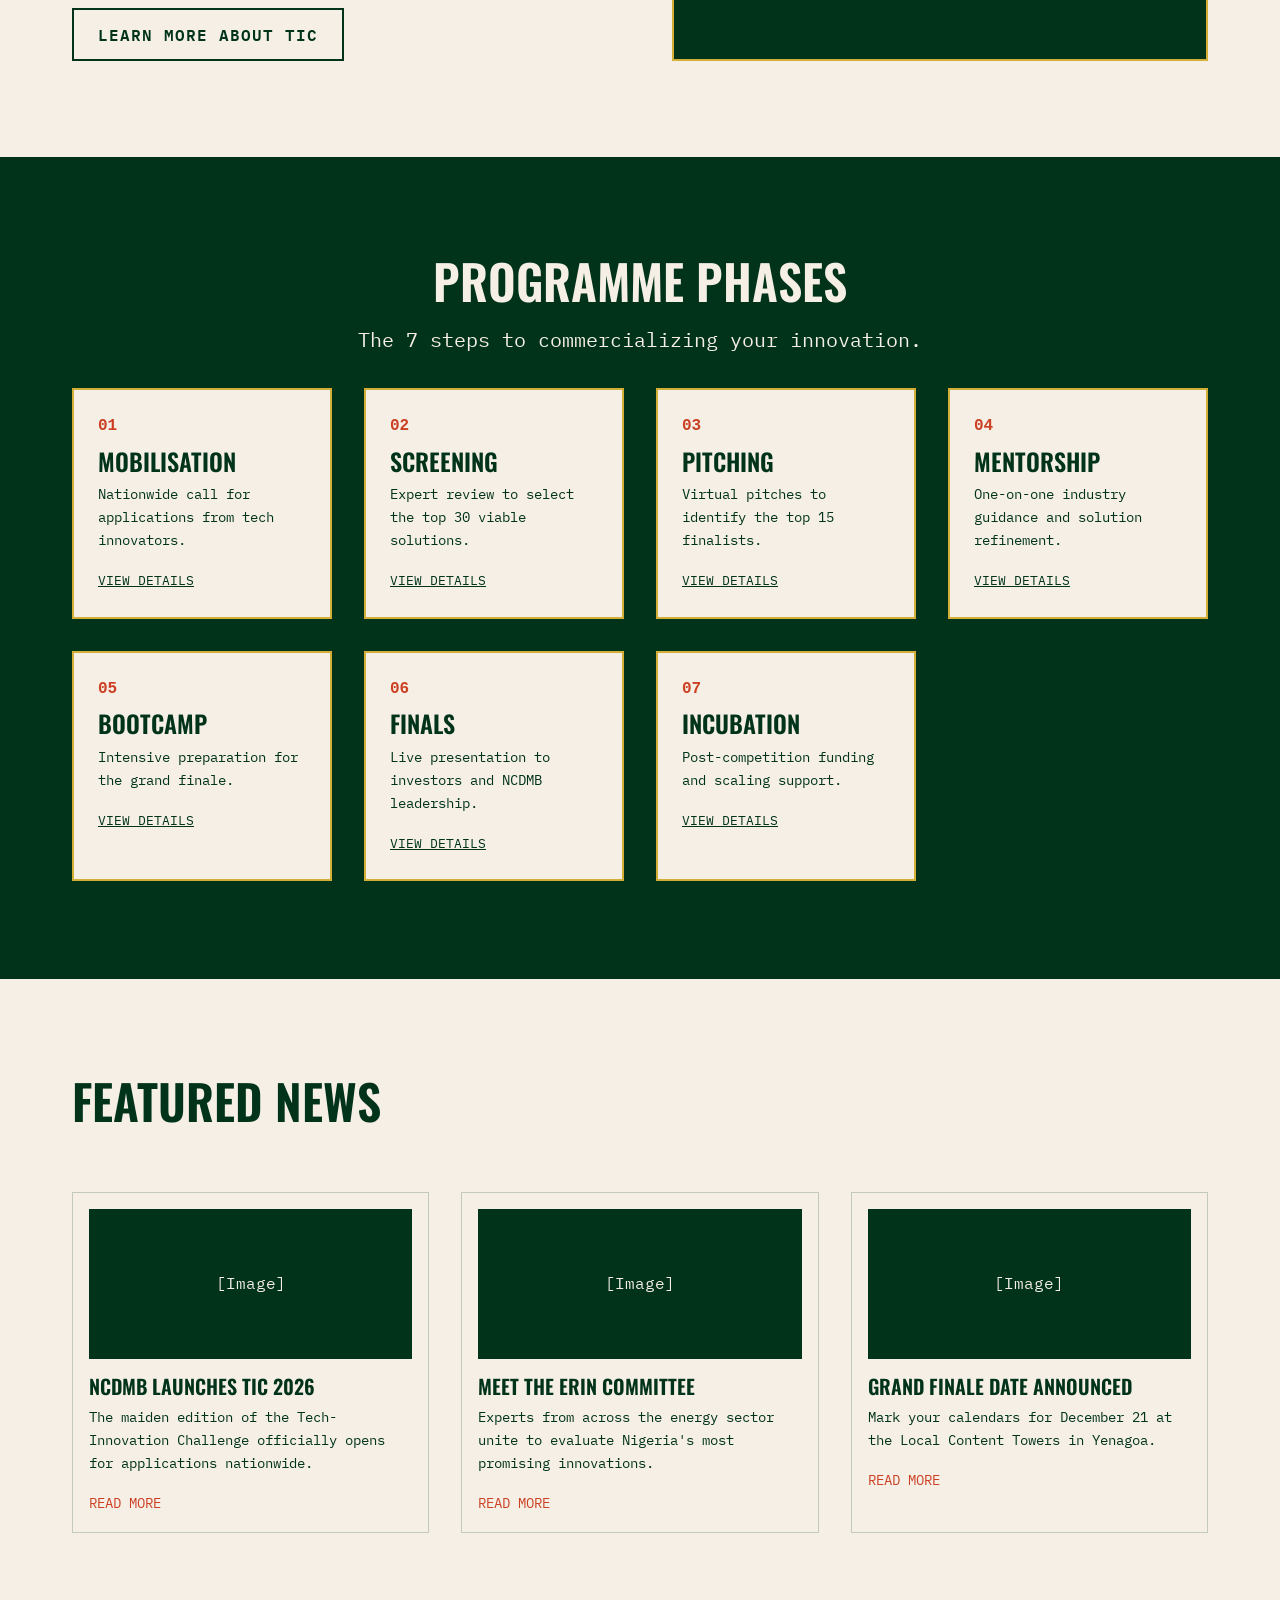
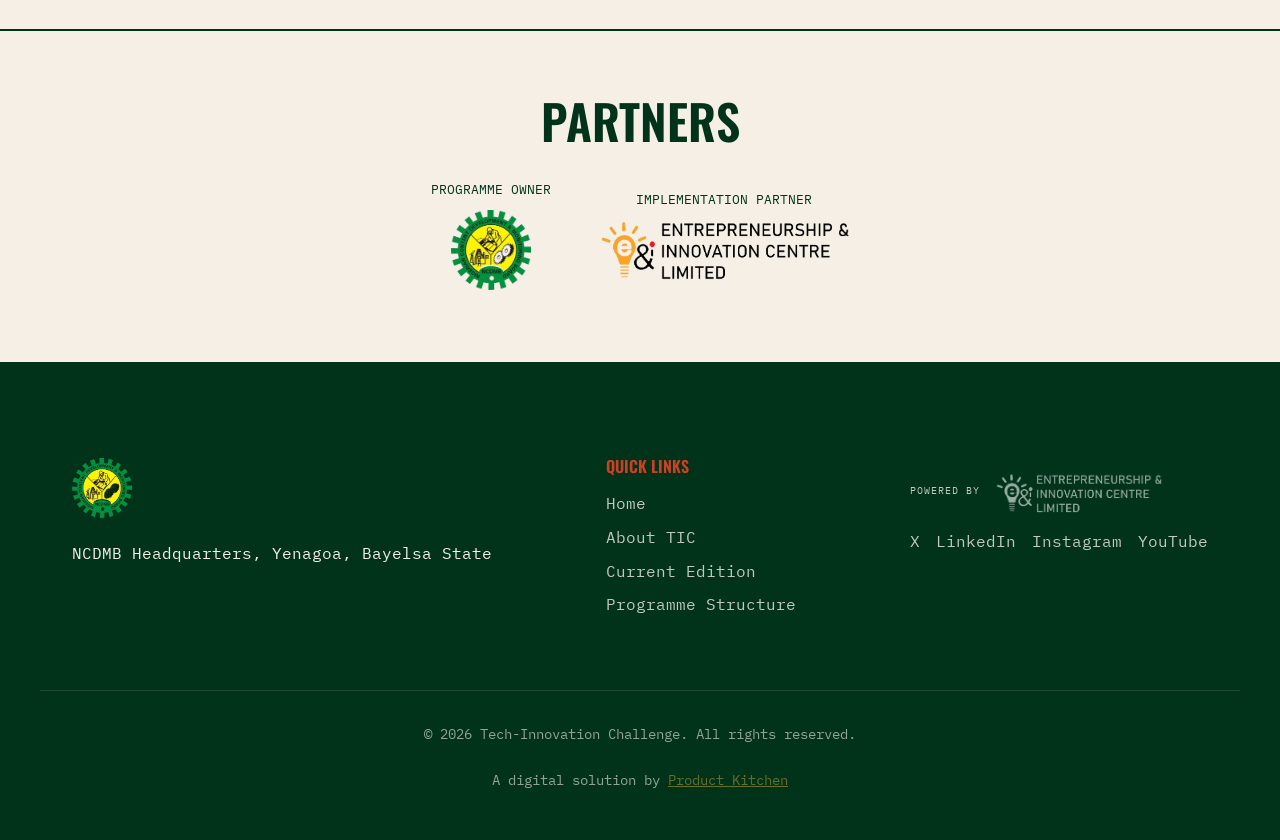
==== commit 250b4bb8: "structure and content refix" ====
--- a/index.html
+++ b/index.html
@@ -3,191 +3,247 @@
 <head>
     <meta charset="UTF-8">
     <meta name="viewport" content="width=device-width, initial-scale=1.0">
-    <title>TICC 2026 - Technology Innovation Challenge Competition</title>
-    <!-- Google Fonts -->
+    <title>Tech-Innovation Challenge (TIC) - NCDMB</title>
     <link rel="preconnect" href="https://fonts.googleapis.com">
     <link rel="preconnect" href="https://fonts.gstatic.com" crossorigin>
-    <!-- Using Oswald for the bold/grotesque display face and IBM Plex Mono for utility/numbers -->
     <link href="https://fonts.googleapis.com/css2?family=IBM+Plex+Mono:wght@400;500;600&family=Oswald:wght@400;600;700&display=swap" rel="stylesheet">
     <link rel="stylesheet" href="style.css">
 </head>
 <body>
+    <!-- Global Header -->
     <header class="site-header">
         <div class="container header-container">
             <div class="logo">
                 <a href="index.html">
                     <img src="NCDMB-LOGO.png" alt="NCDMB Logo" class="logo-img">
-                    <span class="logo-full">Technology Innovation Challenge Competition</span>
+                    <span class="logo-full">Tech-Innovation Challenge</span>
                 </a>
             </div>
             <nav class="main-nav">
                 <ul>
                     <li><a href="index.html" class="nav-active">Home</a></li>
-                    <li><a href="details.html">Details</a></li>
-                    <li><a href="gallery.html">Gallery</a></li>
-                    <li><a href="facilitators.html">Facilitators</a></li>
+                    <li><a href="about.html">About TIC</a></li>
+                    <li class="has-dropdown">
+                        <a href="current-edition.html">Current Edition</a>
+                        <ul class="dropdown-menu">
+                            <li><a href="current-edition.html#overview">Overview</a></li>
+                            <li><a href="timeline.html">Timeline</a></li>
+                            <li><a href="judges-mentors.html">Judges & Mentors</a></li>
+                            <li><a href="finalists-winners.html">Finalists</a></li>
+                            <li><a href="current-edition.html#bootcamp">Bootcamp</a></li>
+                            <li><a href="current-edition.html#finals">Finals</a></li>
+                            <li><a href="news-media.html">Media Gallery</a></li>
+                        </ul>
+                    </li>
+                    <li><a href="past-editions.html">Past Editions</a></li>
+                    <li><a href="programme-structure.html">Programme Structure</a></li>
+                    <li><a href="news-media.html">News & Media</a></li>
                     <li><a href="contact.html">Contact</a></li>
                 </ul>
             </nav>
-            <a href="apply.html" class="btn btn-primary cta-apply">Apply Now</a>
+            <div class="header-right" style="display: flex; align-items: center; gap: 1rem;">
+                <div style="text-align: right; line-height: 1.1; display: none;">
+                    <span style="font-size: 0.6rem; text-transform: uppercase; font-family: var(--font-mono); display: block;">Powered by</span>
+                    <strong style="font-size: 0.8rem; font-family: var(--font-display);">EICL</strong>
+                </div>
+                <a href="apply.html" class="btn btn-primary cta-apply">Apply Now</a>
+            </div>
         </div>
     </header>
 
     <main>
+        <!-- Hero Section -->
         <section class="hero">
             <div class="container hero-container">
-                <h2 class="hero-title">Innovate.<br>Build.<br>Scale.</h2>
-                <p class="hero-subtitle">The Maiden Edition of a national technology challenge in Nigeria. An NCDMB programme featuring workshops and exhibitions. Grand Finale: December 21, 2026 at the Local Content Towers, Yenagoa.</p>
+                <h2 class="hero-title">Tech-Innovation<br>Challenge (TIC)</h2>
+                <p class="hero-subtitle">A flagship initiative of the Nigerian Content Development &amp; Monitoring Board (NCDMB) designed to accelerate technology-driven innovation for Nigeria's energy future.</p>
+                <div style="background-color: rgba(255, 255, 255, 0.1); padding: 1rem; display: inline-block; border: 1px solid var(--gold); margin-bottom: 2rem;">
+                    <span style="font-family: var(--font-mono); color: var(--gold); text-transform: uppercase; font-weight: 600;">Pitching Begins In:</span>
+                    <span style="font-family: var(--font-display); font-size: 1.5rem; margin-left: 10px; color: var(--bg-paper);">45 Days</span>
+                </div>
                 <div class="hero-actions">
-                    <a href="apply.html" class="btn btn-primary">Apply Now</a>
-                    <a href="details.html" class="btn btn-secondary">Learn More</a>
-                </div>
-            </div>
-        </section>
-
-        <section id="about" class="about-section">
+                    <a href="apply.html" class="btn btn-primary btn-large">Apply Now</a>
+                    <a href="current-edition.html" class="btn btn-secondary btn-large">Explore TIC 2026</a>
+                </div>
+            </div>
+        </section>
+
+        <!-- Quick Access Cards -->
+        <section class="quick-access-section" style="padding: var(--spacing-md) 0;">
+            <div class="container">
+                <div class="quick-access-grid" style="display: grid; grid-template-columns: repeat(4, 1fr); gap: 1rem;">
+                    <a href="current-edition.html" class="benefit-card" style="background: var(--bg-paper); border: 2px solid var(--ink-dark); padding: 1.5rem; text-align: center; transition: transform 0.2s; display: block;">
+                        <h3 style="font-size: 1.1rem;">Programme Timeline</h3>
+                        <p style="font-size: 0.85rem; margin: 0;">View key dates and milestones.</p>
+                    </a>
+                    <a href="current-edition.html#overview" class="benefit-card" style="background: var(--bg-paper); border: 2px solid var(--ink-dark); padding: 1.5rem; text-align: center; transition: transform 0.2s; display: block;">
+                        <h3 style="font-size: 1.1rem;">Meet the Finalists</h3>
+                        <p style="font-size: 0.85rem; margin: 0;">Discover top innovations.</p>
+                    </a>
+                    <a href="#" class="benefit-card" style="background: var(--bg-paper); border: 2px solid var(--ink-dark); padding: 1.5rem; text-align: center; transition: transform 0.2s; display: block;">
+                        <h3 style="font-size: 1.1rem;">Join ERIN</h3>
+                        <p style="font-size: 0.85rem; margin: 0;">Become part of the community.</p>
+                    </a>
+                    <a href="#" class="benefit-card" style="background: var(--bg-paper); border: 2px solid var(--ink-dark); padding: 1.5rem; text-align: center; transition: transform 0.2s; display: block;">
+                        <h3 style="font-size: 1.1rem;">Download Guide</h3>
+                        <p style="font-size: 0.85rem; margin: 0;">Get the TIC 2026 brochure.</p>
+                    </a>
+                </div>
+            </div>
+        </section>
+
+        <!-- About TIC Section -->
+        <section id="about" class="about-section" style="margin-top: 2rem;">
+            <div class="container">
+                <div class="vm-grid">
+                    <div>
+                        <h2>About TIC</h2>
+                        <p class="section-lead">The Tech-Innovation Challenge (TIC) is a premium NCDMB program, organized to discover, accelerate, and elevate Nigeria's most promising technology solutions. Through intensive technical workshops, technology exhibitions, and direct engagement with leading industry experts, TIC bridges the gap between local innovators and energy industry demands.</p>
+                        <a href="about.html" class="btn btn-outline" style="margin-top: 1rem;">Learn More About TIC</a>
+                    </div>
+                    <div style="background-color: var(--ink-dark); border: 2px solid var(--gold); display: flex; align-items: center; justify-content: center; min-height: 250px;">
+                        <span style="color: var(--gold); font-family: var(--font-mono);">[NCDMB Tower Visual Placeholder]</span>
+                    </div>
+                </div>
+            </div>
+        </section>
+
+        <!-- Programme Phases -->
+        <section class="journey-section">
+            <div class="container text-center">
+                <h2>Programme Phases</h2>
+                <p class="section-lead" style="margin: 0 auto 2rem;">The 7 steps to commercializing your innovation.</p>
+                <div class="fe-grid" style="grid-template-columns: repeat(auto-fit, minmax(250px, 1fr)); text-align: left;">
+                    
+                    <div class="benefit-card" style="background: var(--bg-paper); color: var(--ink-dark); border: 2px solid var(--gold); padding: 1.5rem;">
+                        <span style="font-family: var(--font-mono); color: var(--accent); font-weight: bold; display: block; margin-bottom: 0.5rem;">01</span>
+                        <h3>Mobilisation</h3>
+                        <p style="font-size: 0.9rem;">Nationwide call for applications from tech innovators.</p>
+                        <a href="programme-structure.html" style="font-family: var(--font-mono); font-size: 0.8rem; text-transform: uppercase; color: var(--ink-dark); text-decoration: underline;">View Details</a>
+                    </div>
+                    <div class="benefit-card" style="background: var(--bg-paper); color: var(--ink-dark); border: 2px solid var(--gold); padding: 1.5rem;">
+                        <span style="font-family: var(--font-mono); color: var(--accent); font-weight: bold; display: block; margin-bottom: 0.5rem;">02</span>
+                        <h3>Screening</h3>
+                        <p style="font-size: 0.9rem;">Expert review to select the top 30 viable solutions.</p>
+                        <a href="programme-structure.html" style="font-family: var(--font-mono); font-size: 0.8rem; text-transform: uppercase; color: var(--ink-dark); text-decoration: underline;">View Details</a>
+                    </div>
+                    <div class="benefit-card" style="background: var(--bg-paper); color: var(--ink-dark); border: 2px solid var(--gold); padding: 1.5rem;">
+                        <span style="font-family: var(--font-mono); color: var(--accent); font-weight: bold; display: block; margin-bottom: 0.5rem;">03</span>
+                        <h3>Pitching</h3>
+                        <p style="font-size: 0.9rem;">Virtual pitches to identify the top 15 finalists.</p>
+                        <a href="programme-structure.html" style="font-family: var(--font-mono); font-size: 0.8rem; text-transform: uppercase; color: var(--ink-dark); text-decoration: underline;">View Details</a>
+                    </div>
+                    <div class="benefit-card" style="background: var(--bg-paper); color: var(--ink-dark); border: 2px solid var(--gold); padding: 1.5rem;">
+                        <span style="font-family: var(--font-mono); color: var(--accent); font-weight: bold; display: block; margin-bottom: 0.5rem;">04</span>
+                        <h3>Mentorship</h3>
+                        <p style="font-size: 0.9rem;">One-on-one industry guidance and solution refinement.</p>
+                        <a href="programme-structure.html" style="font-family: var(--font-mono); font-size: 0.8rem; text-transform: uppercase; color: var(--ink-dark); text-decoration: underline;">View Details</a>
+                    </div>
+                    <div class="benefit-card" style="background: var(--bg-paper); color: var(--ink-dark); border: 2px solid var(--gold); padding: 1.5rem;">
+                        <span style="font-family: var(--font-mono); color: var(--accent); font-weight: bold; display: block; margin-bottom: 0.5rem;">05</span>
+                        <h3>Bootcamp</h3>
+                        <p style="font-size: 0.9rem;">Intensive preparation for the grand finale.</p>
+                        <a href="programme-structure.html" style="font-family: var(--font-mono); font-size: 0.8rem; text-transform: uppercase; color: var(--ink-dark); text-decoration: underline;">View Details</a>
+                    </div>
+                    <div class="benefit-card" style="background: var(--bg-paper); color: var(--ink-dark); border: 2px solid var(--gold); padding: 1.5rem;">
+                        <span style="font-family: var(--font-mono); color: var(--accent); font-weight: bold; display: block; margin-bottom: 0.5rem;">06</span>
+                        <h3>Finals</h3>
+                        <p style="font-size: 0.9rem;">Live presentation to investors and NCDMB leadership.</p>
+                        <a href="programme-structure.html" style="font-family: var(--font-mono); font-size: 0.8rem; text-transform: uppercase; color: var(--ink-dark); text-decoration: underline;">View Details</a>
+                    </div>
+                    <div class="benefit-card" style="background: var(--bg-paper); color: var(--ink-dark); border: 2px solid var(--gold); padding: 1.5rem;">
+                        <span style="font-family: var(--font-mono); color: var(--accent); font-weight: bold; display: block; margin-bottom: 0.5rem;">07</span>
+                        <h3>Incubation</h3>
+                        <p style="font-size: 0.9rem;">Post-competition funding and scaling support.</p>
+                        <a href="programme-structure.html" style="font-family: var(--font-mono); font-size: 0.8rem; text-transform: uppercase; color: var(--ink-dark); text-decoration: underline;">View Details</a>
+                    </div>
+
+                </div>
+            </div>
+        </section>
+
+        <!-- Featured News Section -->
+        <section class="about-section">
             <div class="container">
                 <div class="section-header">
-                    <h2>About TICC</h2>
-                    <p class="section-lead">The Technology Innovation Challenge Competition (TICC) is a premium NCDMB program, organized in partnership with the Energy Researches Innovators Network (ERIN) Committee and partner organisations. As the maiden edition, TICC 2026 is designed to discover, accelerate, and elevate Nigeria's most promising technology solutions through intensive technical workshops, technology exhibitions, and direct engagement with leading industry experts.</p>
-                </div>
-                <div class="benefits-grid">
-                    <div class="benefit-card">
-                        <h3>Industry Experts</h3>
-                        <p>Direct engagement, vetting, and feedback from top-tier industry experts and mentors.</p>
-                    </div>
-                    <div class="benefit-card">
-                        <h3>NCDMB Support</h3>
-                        <p>A flagship NCDMB program offering unmatched market linkages and strategic local content support.</p>
-                    </div>
-                    <div class="benefit-card">
-                        <h3>Maiden Cohort</h3>
-                        <p>Be part of the historic first cohort laying the blueprint for Nigerian technology scaling.</p>
-                    </div>
-                </div>
-            </div>
-        </section>
-
-        <section id="vision-mission" class="vision-mission-section">
-            <div class="container">
-                <div class="vm-grid">
-                    <div class="vision">
-                        <h2>Vision</h2>
-                        <p>To establish a sustainable pipeline of high-impact technology ventures that strengthen local content and drive national economic and energy transformation.</p>
-                    </div>
-                    <div class="mission">
-                        <h2>Mission</h2>
-                        <p>To rigorously identify, equip, and accelerate the growth of exceptional local innovators by engaging industry experts through structured, challenge-based competition.</p>
-                    </div>
-                </div>
-            </div>
-        </section>
-
-        <section id="pillars" class="pillars-section">
-            <div class="container">
-                <h2>Why TICC</h2>
-                <div class="pillars-list">
-                    <div class="pillar">
-                        <h3>Rigorous Selection</h3>
-                        <p>A transparent, merit-based screening system to identify high-potential local content solutions.</p>
-                    </div>
-                    <div class="pillar">
-                        <h3>ERIN Committee</h3>
-                        <p>Steered by the Energy Researches Innovators Network to align innovations with industry demands.</p>
-                    </div>
-                    <div class="pillar">
-                        <h3>Workshops &amp; Exhibitions</h3>
-                        <p>Accelerate your growth through technical workshops and showcase your solutions at the TICC national exhibition.</p>
-                    </div>
-                </div>
-            </div>
-        </section>
-
-        <section id="message" class="message-section">
-            <div class="container">
-                <div class="message-box">
-                    <h2>Maiden Edition Finals</h2>
-                    <blockquote class="eic-quote">
-                        "The grand finale of the Technology Innovation Challenge Competition will hold on December 21, 2026 at the Local Content Towers—the national headquarters of the Nigerian Content Development and Monitoring Board (NCDMB) located at Ox-bow Lake, Yenagoa, Bayelsa State."
-                    </blockquote>
-                    <cite>- TICC ERIN Committee</cite>
-                </div>
-            </div>
-        </section>
-
+                    <h2>Featured News</h2>
+                </div>
+                <div class="fe-grid">
+                    <div class="benefit-card" style="border: 1px solid rgba(0, 51, 26, 0.2); padding: 1rem;">
+                        <div style="background: var(--ink-dark); height: 150px; margin-bottom: 1rem; display: flex; align-items: center; justify-content: center; color: var(--bg-paper); font-family: var(--font-mono);">[Image]</div>
+                        <h3 style="font-size: 1.25rem;">NCDMB Launches TIC 2026</h3>
+                        <p style="font-size: 0.9rem;">The maiden edition of the Tech-Innovation Challenge officially opens for applications nationwide.</p>
+                        <a href="news-media.html" style="color: var(--accent); font-family: var(--font-mono); font-size: 0.85rem; text-transform: uppercase;">Read More</a>
+                    </div>
+                    <div class="benefit-card" style="border: 1px solid rgba(0, 51, 26, 0.2); padding: 1rem;">
+                        <div style="background: var(--ink-dark); height: 150px; margin-bottom: 1rem; display: flex; align-items: center; justify-content: center; color: var(--bg-paper); font-family: var(--font-mono);">[Image]</div>
+                        <h3 style="font-size: 1.25rem;">Meet the ERIN Committee</h3>
+                        <p style="font-size: 0.9rem;">Experts from across the energy sector unite to evaluate Nigeria's most promising innovations.</p>
+                        <a href="news-media.html" style="color: var(--accent); font-family: var(--font-mono); font-size: 0.85rem; text-transform: uppercase;">Read More</a>
+                    </div>
+                    <div class="benefit-card" style="border: 1px solid rgba(0, 51, 26, 0.2); padding: 1rem;">
+                        <div style="background: var(--ink-dark); height: 150px; margin-bottom: 1rem; display: flex; align-items: center; justify-content: center; color: var(--bg-paper); font-family: var(--font-mono);">[Image]</div>
+                        <h3 style="font-size: 1.25rem;">Grand Finale Date Announced</h3>
+                        <p style="font-size: 0.9rem;">Mark your calendars for December 21 at the Local Content Towers in Yenagoa.</p>
+                        <a href="news-media.html" style="color: var(--accent); font-family: var(--font-mono); font-size: 0.85rem; text-transform: uppercase;">Read More</a>
+                    </div>
+                </div>
+            </div>
+        </section>
+
+        <!-- Partners Section -->
         <section class="sponsors-section">
-            <div class="container sponsors-container">
-                <div class="sponsors-header">
-                    <h2>Sponsors & Partners</h2>
-                    <p>Unlocking Nigerian technological capability under the principal sponsorship of NCDMB.</p>
-                </div>
-                <div class="sponsors-grid">
-                    <div class="sponsor-card principal">
-                        <span class="sponsor-tag">Principal Sponsor</span>
-                        <h3>NCDMB</h3>
-                        <p>Nigerian Content Development and Monitoring Board</p>
-                    </div>
-                    <div class="partners-subgrid">
-                        <div class="sponsor-card partner">
-                            <h4>ERIN Committee</h4>
-                            <p style="font-size: 0.8rem; margin-top: 5px; font-family: var(--font-mono);">Energy Researches Innovators Network</p>
-                        </div>
-                        <div class="sponsor-card partner">
-                            <h4>Partner Spot 01</h4>
-                            <p style="font-size: 0.8rem; margin-top: 5px; font-family: var(--font-mono);">Open for Sponsorship</p>
-                        </div>
-                        <div class="sponsor-card partner">
-                            <h4>Partner Spot 02</h4>
-                            <p style="font-size: 0.8rem; margin-top: 5px; font-family: var(--font-mono);">Open for Collaboration</p>
-                        </div>
-                    </div>
-                </div>
-            </div>
-        </section>
-
-        <section id="apply" class="final-cta-section">
             <div class="container text-center">
-                <h2>Ready to Build?</h2>
-                <p>Applications for the TICC 2026 maiden cohort close soon.</p>
-                <div class="cta-group">
-                    <a href="apply.html" class="btn btn-primary btn-large">Apply Now</a>
-                    <a href="contact.html" class="btn btn-outline">Become a Partner</a>
-                </div>
-            </div>
-        </section>
+                <h2>Partners</h2>
+                <div style="display: flex; justify-content: center; align-items: center; gap: 3rem; margin-top: 2rem; flex-wrap: wrap;">
+                    <div style="text-align: center;">
+                        <span style="font-family: var(--font-mono); font-size: 0.8rem; text-transform: uppercase; color: var(--ink-dark); display: block; margin-bottom: 10px;">Programme Owner</span>
+                        <img src="NCDMB-LOGO.png" alt="NCDMB" style="height: 80px;">
+                    </div>
+                    <div style="text-align: center;">
+                        <span style="font-family: var(--font-mono); font-size: 0.8rem; text-transform: uppercase; color: var(--ink-dark); display: block; margin-bottom: 10px;">Implementation Partner</span>
+                        <img src="EIC_WORDMARK.png" alt="EICL" style="height: 60px;">
+                    </div>
+                </div>
+            </div>
+        </section>
+
     </main>
 
+    <!-- Global Footer -->
     <footer class="site-footer">
         <div class="container footer-container">
             <div class="footer-info">
-                <h2>TICC 2026</h2>
-                <p>An NCDMB Programme</p>
-                <div class="footer-logo-block">
-                    <span style="font-size: 0.65rem; text-transform: uppercase; opacity: 0.5; font-family: var(--font-mono); display: block; letter-spacing: 1px;">Organising Partner</span>
-                    <img src="EIC_WORDMARK.png" alt="EIC Wordmark">
-                </div>
+                <img src="NCDMB-LOGO.png" alt="NCDMB Logo" style="height: 60px; margin-bottom: 1rem;">
+                <p>NCDMB Headquarters, Yenagoa, Bayelsa State</p>
             </div>
             <div class="footer-links">
                 <div class="link-group">
-                    <h4>Programme</h4>
+                    <h4>Quick Links</h4>
                     <ul>
                         <li><a href="index.html">Home</a></li>
-                        <li><a href="details.html">Details</a></li>
-                        <li><a href="gallery.html">Gallery</a></li>
+                        <li><a href="about.html">About TIC</a></li>
+                        <li><a href="current-edition.html">Current Edition</a></li>
+                        <li><a href="programme-structure.html">Programme Structure</a></li>
                     </ul>
                 </div>
-                <div class="link-group">
-                    <h4>Connect</h4>
-                    <ul>
-                        <li><a href="contact.html">Contact Us</a></li>
-                        <li><a href="facilitators.html">Facilitators</a></li>
-                        <li><a href="#">LinkedIn</a></li>
-                    </ul>
+            </div>
+            <div class="footer-info text-center">
+                <div class="footer-logo-block">
+                    <span style="font-size: 0.65rem; text-transform: uppercase; opacity: 0.8; font-family: var(--font-mono); display: block; letter-spacing: 1px; margin-bottom: 5px;">Powered by</span>
+                    <img src="EIC_WORDMARK.png" alt="EIC Wordmark" style="height: 40px; filter: brightness(0) invert(1);">
+                </div>
+                <div style="margin-top: 1rem; display: flex; gap: 1rem; justify-content: center;">
+                    <a href="#">X</a>
+                    <a href="#">LinkedIn</a>
+                    <a href="#">Instagram</a>
+                    <a href="#">YouTube</a>
                 </div>
             </div>
         </div>
         <div class="container footer-bottom">
-            <p>&copy; 2026 Technology Innovation Challenge Competition. All rights reserved.</p>
+            <p>&copy; 2026 Tech-Innovation Challenge. All rights reserved.</p>
+            <p>A digital solution by <a href="https://productkitchen.tech/" target="_blank">Product Kitchen</a></p>
         </div>
     </footer>
     <script src="main.js"></script>
--- a/style.css
+++ b/style.css
@@ -12,10 +12,12 @@
 
 :root {
     --bg-paper: #F5EFE6;
-    --ink-dark: #113824;
-    --ink-light: #2A5A41;
+    --ink-dark: #00331A; /* NCDMB darker green */
+    --ink-light: #008040; /* NCDMB primary green */
     --accent: #CC4024;
     --accent-hover: #A63018;
+    --gold: #D4AF37;
+    --gold-hover: #B5952F;
     
     --font-display: 'Oswald', sans-serif;
     --font-mono: 'IBM Plex Mono', monospace;
@@ -27,6 +29,12 @@
     --spacing-xl: 6rem;
 }
 
+html {
+    /* Force scrollbar always visible to prevent layout shift between pages */
+    overflow-y: scroll;
+    scroll-behavior: smooth;
+}
+
 * {
     margin: 0;
     padding: 0;
@@ -82,6 +90,12 @@
 
 section:last-of-type {
     border-bottom: none;
+}
+
+/* Prevent the .container class from adding padding inside the header
+   since .header-container already defines its own padding */
+.site-header .container {
+    padding: 0;
 }
 
 /* Buttons */
@@ -97,6 +111,15 @@
     transition: all 0.2s;
 }
 
+.cta-apply {
+    font-size: 0.75rem !important;
+    padding: 0.4rem 1rem !important;
+    letter-spacing: 0.5px;
+    white-space: nowrap;
+    flex-shrink: 0;
+}
+
+
 .btn-primary {
     background-color: var(--accent);
     color: var(--bg-paper);
@@ -137,17 +160,23 @@
 /* Header */
 .site-header {
     border-bottom: 2px solid var(--ink-dark);
-    padding: var(--spacing-sm) 0;
+    padding: 0.75rem 0;
     position: sticky;
     top: 0;
     background-color: var(--bg-paper);
-    z-index: 100;
+    z-index: 300;
 }
 
 .header-container {
     display: flex;
     justify-content: space-between;
     align-items: center;
+    gap: 1.5rem;
+    /* Standardize padding so it never shifts */
+    padding: 0 var(--spacing-md);
+    max-width: 1200px;
+    margin: 0 auto;
+    width: 100%;
 }
 
 .logo a {
@@ -183,8 +212,13 @@
 
 .main-nav ul {
     display: flex;
-    gap: var(--spacing-md);
+    gap: 1.5rem;
     align-items: center;
+    list-style: none;
+}
+
+.main-nav > ul > li {
+    position: relative;
 }
 
 .main-nav a {
@@ -195,42 +229,112 @@
     position: relative;
     padding-bottom: 4px;
     color: var(--ink-dark);
-}
-
-/* Active page indicator */
-.main-nav a.nav-active {
-    color: var(--ink-dark);
-}
-
-.main-nav a.nav-active::after {
+    white-space: nowrap;
+}
+
+/* Active page indicator — only on top-level nav links */
+.main-nav > ul > li > a.nav-active::after,
+.main-nav > ul > li > a:hover::after {
     content: '';
     position: absolute;
     bottom: -2px;
     left: 0;
     right: 0;
     height: 2px;
-    background-color: var(--accent);
+    background-color: var(--gold);
+}
+
+/* Dropdown Menu — hidden by default, shown on hover */
+.has-dropdown {
+    position: relative;
+}
+
+.dropdown-menu {
+    position: absolute;
+    top: calc(100% + 6px);
+    left: 0;
+    background-color: var(--bg-paper);
+    min-width: 220px;
+    border: 2px solid var(--ink-dark);
+    border-top: 3px solid var(--gold);
+    visibility: hidden;
+    opacity: 0;
+    pointer-events: none;
+    display: flex;
+    flex-direction: column;
+    padding: 0;
+    z-index: 500;
+    transition: opacity 0.15s ease, visibility 0.15s ease;
+    box-shadow: 4px 4px 0 rgba(0,51,26,0.15);
+}
+
+.has-dropdown:hover .dropdown-menu,
+.has-dropdown:focus-within .dropdown-menu {
+    visibility: visible;
+    opacity: 1;
+    pointer-events: auto;
+}
+
+.dropdown-menu li {
+    width: 100%;
+    list-style: none;
+}
+
+.dropdown-menu a {
+    display: block;
+    padding: 0.6rem 1rem;
+    font-size: 0.8rem;
+    border-bottom: 1px solid rgba(0, 51, 26, 0.1);
+    white-space: nowrap;
+    color: var(--ink-dark);
+    font-family: var(--font-mono);
+    text-transform: uppercase;
+    position: static;
+}
+
+.dropdown-menu a::after {
+    display: none !important;
+}
+
+.dropdown-menu a:hover {
+    background-color: rgba(212, 175, 55, 0.15);
+    color: var(--ink-dark);
+}
+
+.dropdown-menu li:last-child a {
+    border-bottom: none;
 }
 
 /* Hero Section */
 .hero {
-    padding: calc(var(--spacing-xl) * 1.5) 0;
+    /* Reduced padding so title shows above the fold without scrolling */
+    padding: var(--spacing-xl) 0 var(--spacing-lg);
     background-color: var(--ink-dark);
     color: var(--bg-paper);
     border-bottom: none;
+    min-height: calc(100vh - 72px);
+    display: flex;
+    align-items: center;
+}
+
+.hero-container {
+    width: 100%;
 }
 
 .hero .hero-title {
-    font-size: clamp(4rem, 8vw, 8rem);
+    /* Tighter font-size so the whole title shows above fold */
+    font-size: clamp(3rem, 6vw, 6rem);
     color: var(--bg-paper);
     margin-bottom: var(--spacing-md);
+    line-height: 1.0;
 }
 
 .hero .hero-subtitle {
-    font-size: 1.25rem;
-    max-width: 600px;
-    margin-bottom: var(--spacing-lg);
-    font-family: var(--font-mono);
+    font-size: 1.1rem;
+    max-width: 560px;
+    margin-bottom: var(--spacing-md);
+    font-family: var(--font-mono);
+    line-height: 1.6;
 }
 
 .hero .btn-secondary {
@@ -292,6 +396,28 @@
     margin-bottom: 0.5rem;
 }
 
+/* Anchor cards — when a <a> is used as a card */
+a.benefit-card {
+    display: block;
+    color: var(--ink-dark);
+    text-decoration: none;
+    transition: transform 0.2s, box-shadow 0.2s;
+}
+
+a.benefit-card:hover {
+    transform: translateY(-4px);
+    box-shadow: 4px 4px 0 rgba(0, 51, 26, 0.2);
+    color: var(--ink-dark);
+}
+
+a.benefit-card h3 {
+    transition: color 0.2s;
+}
+
+a.benefit-card:hover h3 {
+    color: var(--accent);
+}
+
 /* Specific styling for support */
 .support-item {
     border-left: 2px solid var(--ink-dark);
@@ -504,27 +630,72 @@
     text-align: center;
     font-size: 0.875rem;
     opacity: 0.6;
+    display: flex;
+    flex-direction: column;
+    gap: 0.5rem;
+}
+
+.footer-bottom a {
+    color: var(--gold);
+    text-decoration: underline;
+}
+
+/* Common Header Banner for inner pages */
+.page-hero {
+    padding: var(--spacing-xl) 0;
+    background-color: var(--ink-dark);
+    color: var(--bg-paper);
+    text-align: center;
+}
+
+.page-hero h1 {
+    font-size: 3.5rem;
+    margin-bottom: var(--spacing-sm);
+    color: var(--bg-paper);
+}
+
+.page-hero .subtitle {
+    font-size: 1.25rem;
+    font-family: var(--font-mono);
+    max-width: 800px;
+    margin: 0 auto;
 }
 
 /* Responsive */
+@media (max-width: 1100px) {
+    /* Collapse longer nav items at slightly wider breakpoint */
+    .main-nav a {
+        font-size: 0.78rem;
+    }
+
+    .quick-access-grid {
+        grid-template-columns: repeat(2, 1fr) !important;
+    }
+}
+
 @media (max-width: 900px) {
     .header-container {
         flex-wrap: wrap;
-        gap: 0.75rem;
-        padding: 0.75rem var(--spacing-md);
+        gap: 0.5rem;
+        /* Keep the same horizontal padding — no override needed */
     }
 
     .logo {
         flex: 1;
     }
 
+    .logo-full {
+        font-size: 1rem;
+        max-width: 220px;
+    }
+
     /* Keep CTA visible — shrink it */
     .cta-apply {
-        font-size: 0.8rem;
-        padding: 0.5rem 1rem;
-    }
-
-    /* Nav scrolls horizontally below logo row */
+        font-size: 0.75rem;
+        padding: 0.4rem 0.85rem;
+    }
+
+    /* Nav goes full-width below the logo row and scrolls horizontally */
     .main-nav {
         order: 3;
         width: 100%;
@@ -537,15 +708,23 @@
         display: none;
     }
 
-    .main-nav ul {
+    .main-nav > ul {
         flex-wrap: nowrap;
         gap: 1.25rem;
         padding-bottom: 4px;
     }
 
-    .main-nav a {
-        white-space: nowrap;
-        font-size: 0.78rem;
+    /* Completely suppress the dropdown on mobile — it can't work with hover */
+    .dropdown-menu {
+        display: none !important;
+    }
+
+    .has-dropdown > a::after {
+        content: '' !important;
+    }
+
+    .header-right {
+        order: 2;
     }
 
     .vm-grid {
@@ -568,6 +747,7 @@
 
     .funnel-stage {
         width: 100% !important;
+        flex-direction: column !important;
     }
 
     .cta-group {
@@ -597,11 +777,37 @@
     }
 
     .fe-grid {
-        grid-template-columns: 1fr;
+        grid-template-columns: 1fr 1fr;
+    }
+
+    .quick-access-grid {
+        grid-template-columns: repeat(2, 1fr) !important;
     }
 
     .benefits-grid, .pillars-list, .support-grid {
         grid-template-columns: 1fr;
+    }
+
+    .page-hero h1 {
+        font-size: 2.5rem;
+    }
+}
+
+@media (max-width: 600px) {
+    .fe-grid {
+        grid-template-columns: 1fr;
+    }
+
+    .quick-access-grid {
+        grid-template-columns: 1fr 1fr !important;
+    }
+
+    .footer-container {
+        text-align: center;
+    }
+
+    .footer-info img {
+        max-height: 48px;
     }
 }
 
